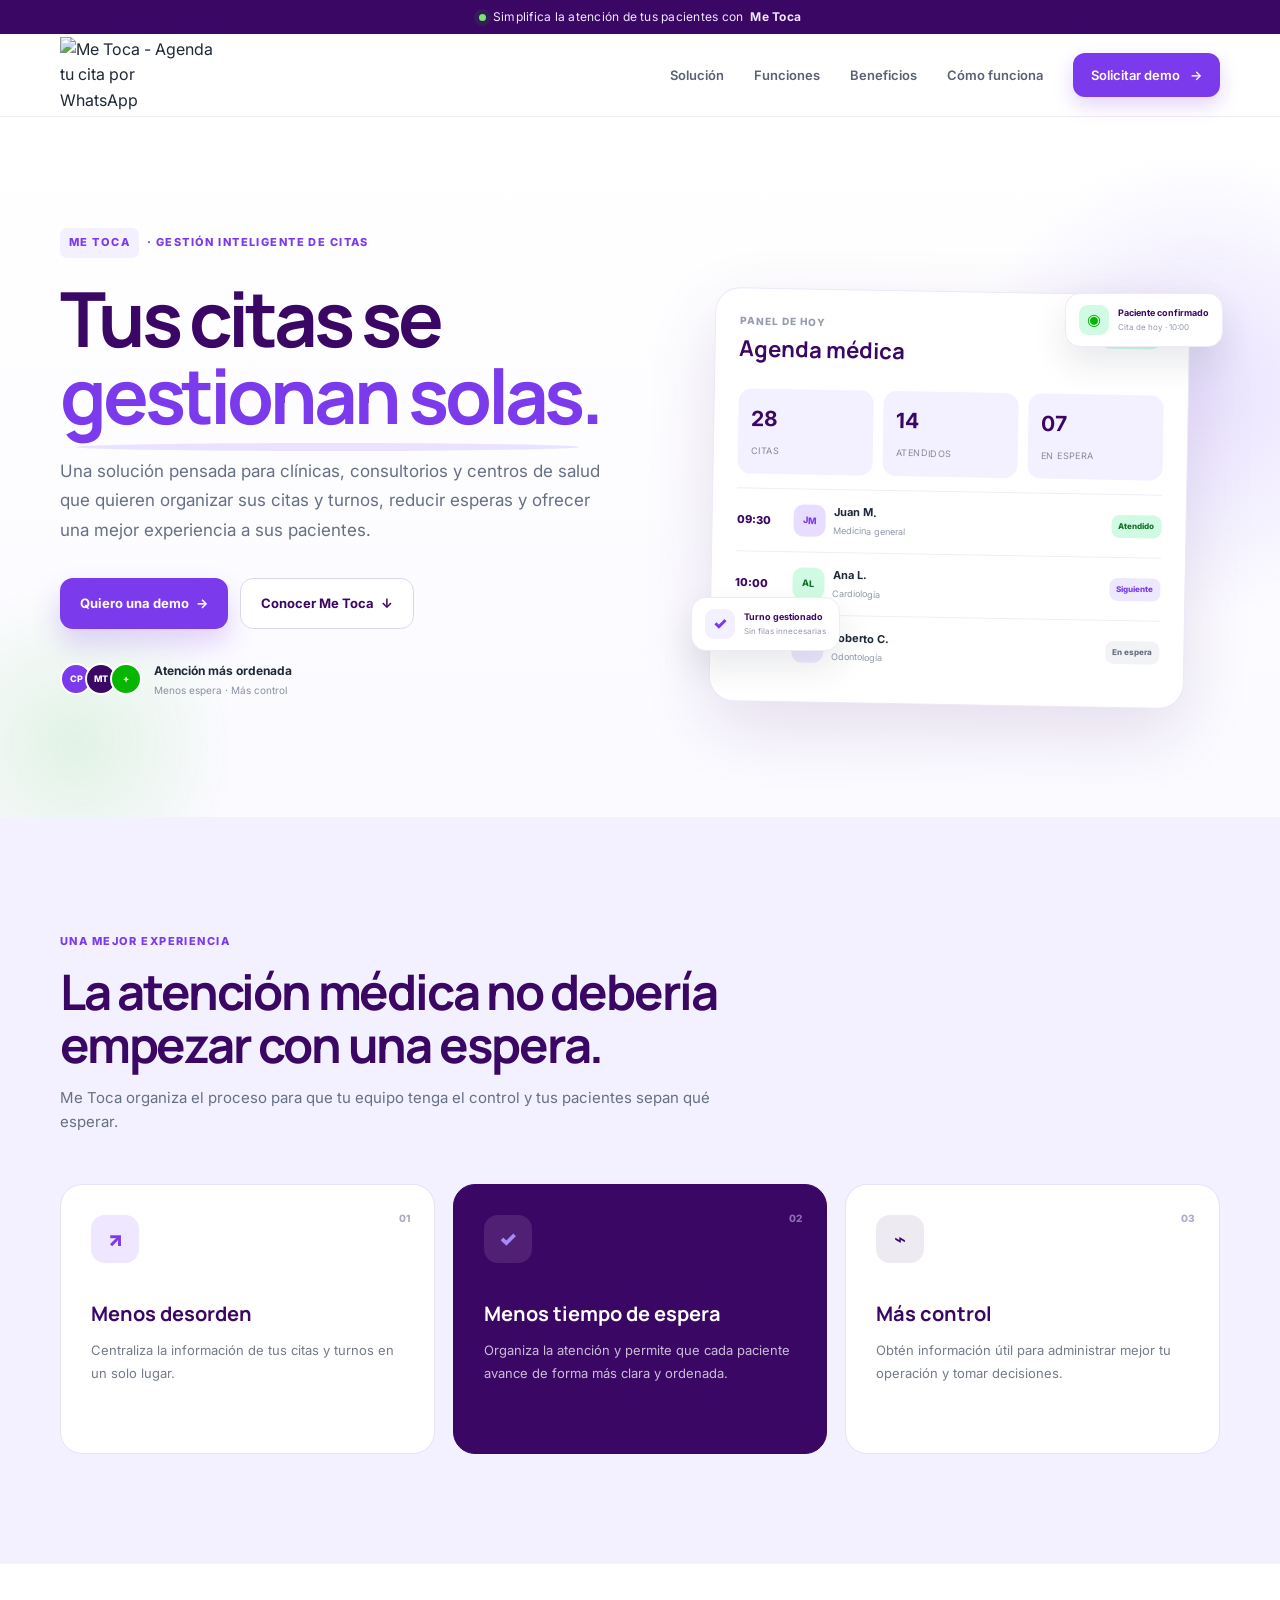
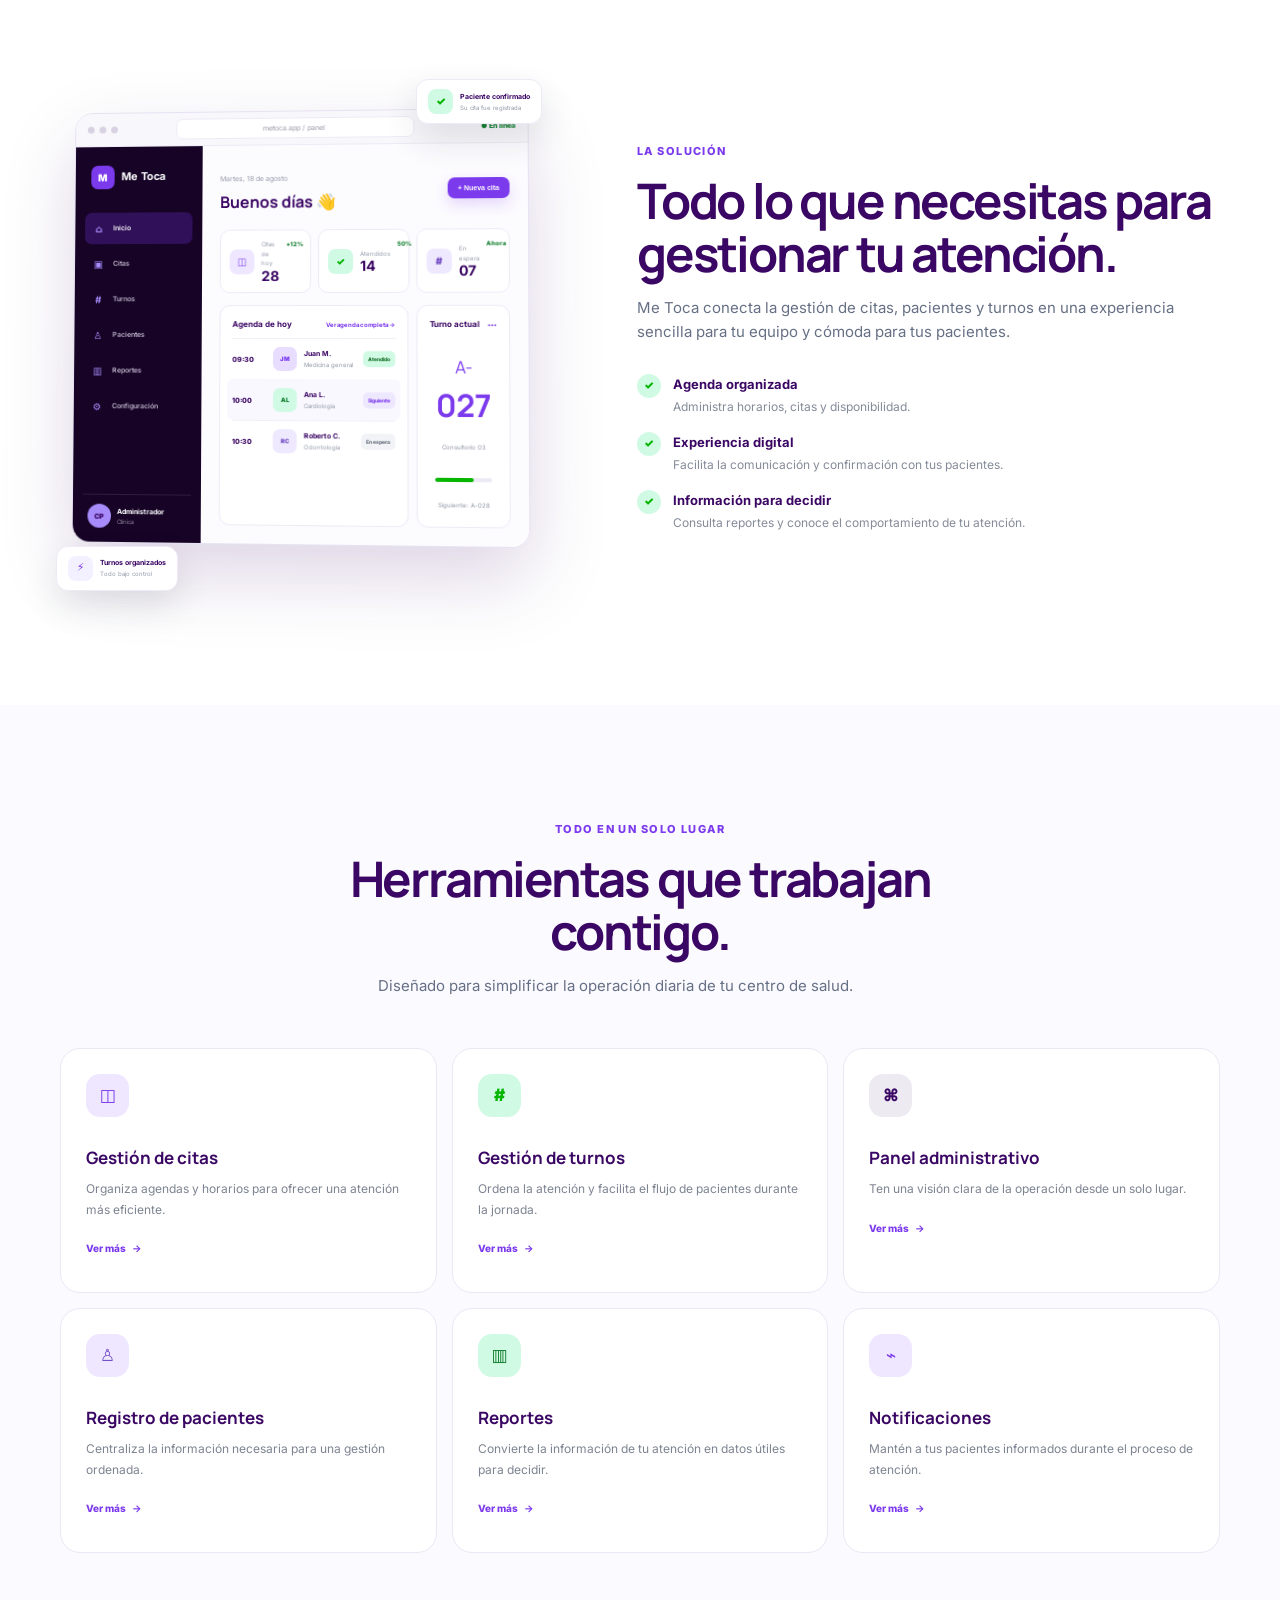
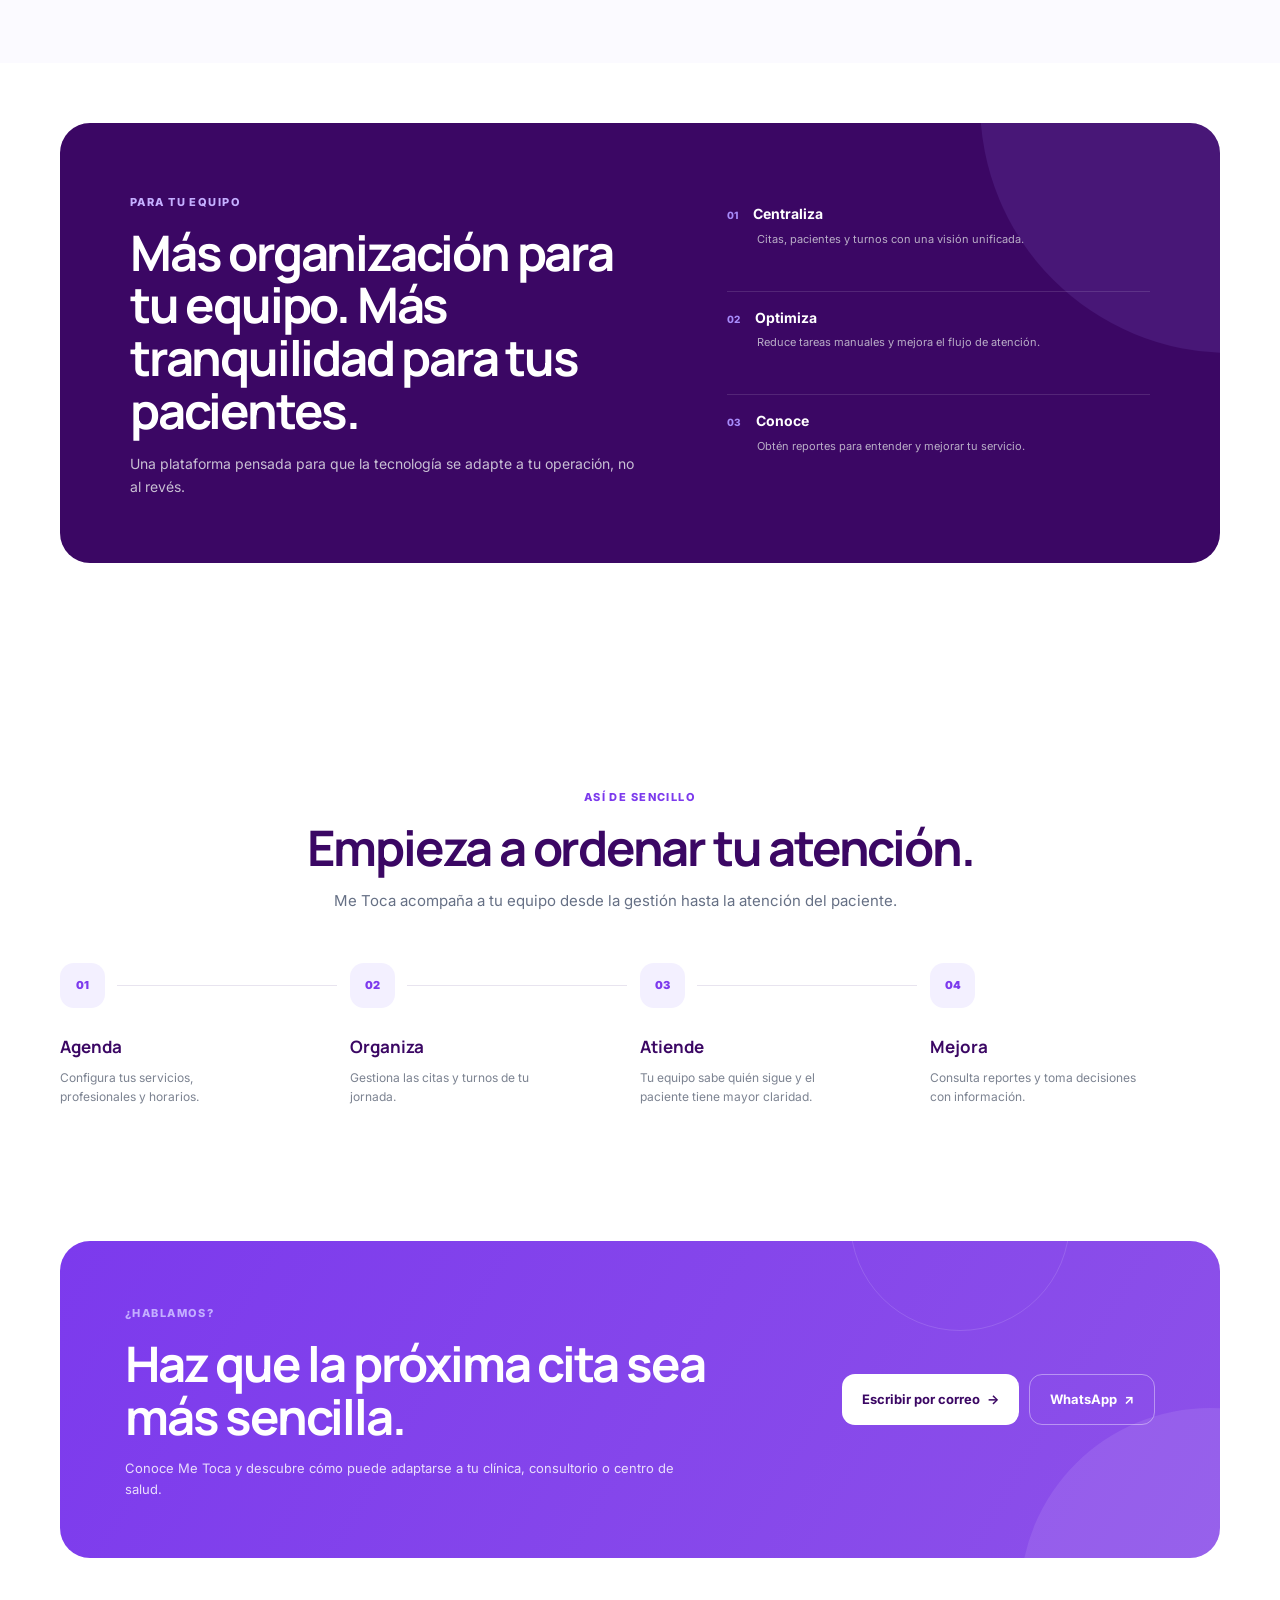
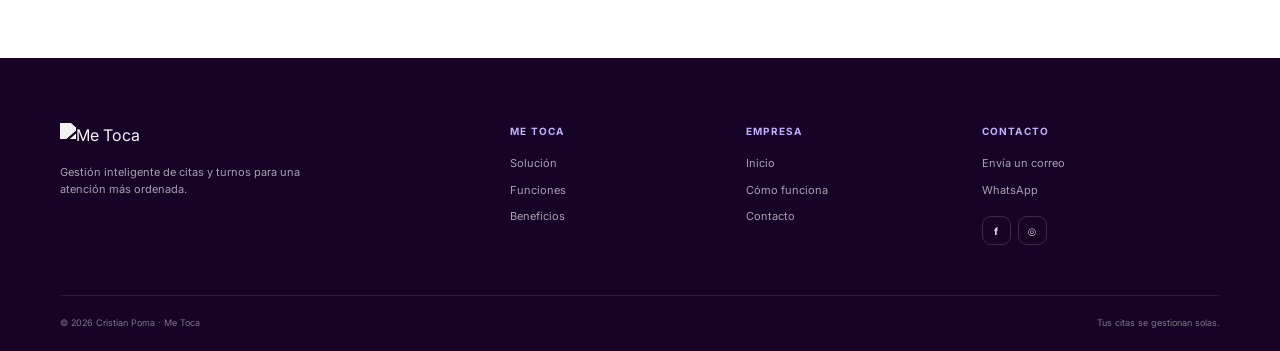
==== index.html @ 1ffba069 "Change name" ====
<!DOCTYPE html>
<html lang="es">

<head>
  <meta charset="UTF-8">
  <meta name="viewport" content="width=device-width, initial-scale=1.0">
  <meta name="description"
    content="Me Toca: gestión inteligente de citas y turnos para clínicas, consultorios y centros de salud.">
  <meta name="theme-color" content="#7c3aed">
  <title>Me Toca | Tus citas se gestionan solas</title>
  <link rel="icon" type="image/png" href="assets/logo-iso.png">
  <link rel="preconnect" href="https://fonts.googleapis.com">
  <link rel="preconnect" href="https://fonts.gstatic.com" crossorigin>
  <link
    href="https://fonts.googleapis.com/css2?family=Inter:wght@400;500;600;700;800&family=Manrope:wght@700;800&display=swap"
    rel="stylesheet">
  <link rel="stylesheet" href="style.css">
</head>

<body>
  <div class="announcement">
    <span class="pulse-dot"></span>
    Simplifica la atención de tus pacientes con <strong>Me Toca</strong>
  </div>

  <header class="site-header" id="inicio">
    <nav class="nav container">
      <a class="brand" href="#inicio" aria-label="Me Toca inicio">
        <img src="assets/-main.png" alt="Me Toca - Agenda tu cita por WhatsApp">
      </a>

      <button class="menu-toggle" aria-label="Abrir menú" aria-expanded="false">
        <span></span><span></span><span></span>
      </button>

      <div class="nav-links">
        <a href="#solucion">Solución</a>
        <a href="#funciones">Funciones</a>
        <a href="#beneficios">Beneficios</a>
        <a href="#como-funciona">Cómo funciona</a>
        <a class="nav-cta" href="#contacto">Solicitar demo <span>→</span></a>
      </div>
    </nav>
  </header>

  <main>
    <section class="hero">
      <div class="hero-glow hero-glow-one"></div>
      <div class="hero-glow hero-glow-two"></div>
      <div class="container hero-grid">
        <div class="hero-copy reveal">
          <div class="eyebrow"><span>ME TOCA</span> · Gestión inteligente de citas</div>
          <h1>Tus citas se <span>gestionan solas.</span></h1>
          <p class="hero-text">
            Una solución pensada para clínicas, consultorios y centros de salud
            que quieren organizar sus citas y turnos, reducir esperas y ofrecer
            una mejor experiencia a sus pacientes.
          </p>
          <div class="hero-actions">
            <a class="btn btn-primary" href="#contacto">Quiero una demo <span>→</span></a>
            <a class="btn btn-secondary" href="#solucion">Conocer Me Toca <span>↓</span></a>
          </div>
          <div class="hero-trust">
            <div class="trust-avatars">
              <span>CP</span><span>MT</span><span>+</span>
            </div>
            <div><strong>Atención más ordenada</strong><small>Menos espera · Más control</small></div>
          </div>
        </div>

        <div class="hero-visual reveal delay-1">
          <div class="visual-orbit orbit-a"></div>
          <div class="visual-orbit orbit-b"></div>
          <div class="dashboard-card">
            <div class="dash-top">
              <div>
                <span class="mini-label">Panel de hoy</span>
                <h3>Agenda médica</h3>
              </div>
              <span class="live-badge"><i></i> En línea</span>
            </div>
            <div class="stats-row">
              <div><strong>28</strong><span>Citas</span></div>
              <div><strong>14</strong><span>Atendidos</span></div>
              <div><strong>07</strong><span>En espera</span></div>
            </div>
            <div class="appointment">
              <div class="time">09:30</div>
              <div class="patient"><span class="patient-icon">JM</span>
                <div><strong>Juan M.</strong><small>Medicina general</small></div>
              </div>
              <span class="status done">Atendido</span>
            </div>
            <div class="appointment">
              <div class="time">10:00</div>
              <div class="patient"><span class="patient-icon green">AL</span>
                <div><strong>Ana L.</strong><small>Cardiología</small></div>
              </div>
              <span class="status next">Siguiente</span>
            </div>
            <div class="appointment">
              <div class="time">10:30</div>
              <div class="patient"><span class="patient-icon lilac">RC</span>
                <div><strong>Roberto C.</strong><small>Odontología</small></div>
              </div>
              <span class="status wait">En espera</span>
            </div>
          </div>
          <div class="float-card float-whatsapp"><span>◉</span>
            <div><b>Paciente confirmado</b><small>Cita de hoy · 10:00</small></div>
          </div>
          <div class="float-card float-check"><span>✓</span>
            <div><b>Turno gestionado</b><small>Sin filas innecesarias</small></div>
          </div>
        </div>
      </div>
    </section>

    <section class="problem section" id="solucion">
      <div class="container">
        <div class="section-heading reveal">
          <span class="section-kicker">UNA MEJOR EXPERIENCIA</span>
          <h2>La atención médica no debería empezar con una espera.</h2>
          <p>Me Toca organiza el proceso para que tu equipo tenga el control y tus pacientes sepan qué esperar.</p>
        </div>
        <div class="problem-grid">
          <article class="problem-card reveal">
            <span class="card-number">01</span>
            <div class="icon-box purple">↗</div>
            <h3>Menos desorden</h3>
            <p>Centraliza la información de tus citas y turnos en un solo lugar.</p>
          </article>
          <article class="problem-card featured reveal delay-1">
            <span class="card-number">02</span>
            <div class="icon-box green">✓</div>
            <h3>Menos tiempo de espera</h3>
            <p>Organiza la atención y permite que cada paciente avance de forma más clara y ordenada.</p>
          </article>
          <article class="problem-card reveal delay-2">
            <span class="card-number">03</span>
            <div class="icon-box dark">⌁</div>
            <h3>Más control</h3>
            <p>Obtén información útil para administrar mejor tu operación y tomar decisiones.</p>
          </article>
        </div>
      </div>
    </section>

    <section class="solution section">
      <div class="container solution-grid">
        <div class="solution-visual reveal">
          <div class="dashboard-scene">
            <div class="dashboard-window">
              <div class="window-topbar">
                <div class="window-dots"><span></span><span></span><span></span></div>
                <div class="window-address">metoca.app / panel</div>
                <div class="window-status">● En línea</div>
              </div>
              <div class="dashboard-body">
                <aside class="dashboard-sidebar">
                  <div class="dash-brand"><span class="dash-brand-mark">M</span><strong>Me Toca</strong></div>
                  <div class="side-item active"><span>⌂</span>Inicio</div>
                  <div class="side-item"><span>▣</span>Citas</div>
                  <div class="side-item"><span>#</span>Turnos</div>
                  <div class="side-item"><span>♙</span>Pacientes</div>
                  <div class="side-item"><span>▥</span>Reportes</div>
                  <div class="side-item"><span>⚙</span>Configuración</div>
                  <div class="side-profile"><span>CP</span>
                    <div><strong>Administrador</strong><small>Clínica</small></div>
                  </div>
                </aside>
                <div class="dashboard-main">
                  <div class="dashboard-heading">
                    <div><small>Martes, 18 de agosto</small>
                      <h3>Buenos días 👋</h3>
                    </div>
                    <button>+ Nueva cita</button>
                  </div>
                  <div class="dashboard-metrics">
                    <div class="metric"><span class="metric-icon purple">◫</span>
                      <div><small>Citas de hoy</small><strong>28</strong></div><em>+12%</em>
                    </div>
                    <div class="metric"><span class="metric-icon green">✓</span>
                      <div><small>Atendidos</small><strong>14</strong></div><em>50%</em>
                    </div>
                    <div class="metric"><span class="metric-icon lilac">#</span>
                      <div><small>En espera</small><strong>07</strong></div><em>Ahora</em>
                    </div>
                  </div>
                  <div class="dashboard-content">
                    <div class="agenda-panel">
                      <div class="panel-title"><strong>Agenda de hoy</strong><span>Ver agenda completa →</span></div>
                      <div class="agenda-row"><span class="agenda-time">09:30</span><span
                          class="agenda-avatar">JM</span>
                        <div><strong>Juan M.</strong><small>Medicina general</small></div><b
                          class="tag done">Atendido</b>
                      </div>
                      <div class="agenda-row current"><span class="agenda-time">10:00</span><span
                          class="agenda-avatar green">AL</span>
                        <div><strong>Ana L.</strong><small>Cardiología</small></div><b class="tag next">Siguiente</b>
                      </div>
                      <div class="agenda-row"><span class="agenda-time">10:30</span><span
                          class="agenda-avatar lilac">RC</span>
                        <div><strong>Roberto C.</strong><small>Odontología</small></div><b class="tag wait">En
                          espera</b>
                      </div>
                    </div>
                    <div class="turn-panel">
                      <div class="panel-title"><strong>Turno actual</strong><span>•••</span></div>
                      <div class="turn-number">A-<strong>027</strong></div><small>Consultorio 03</small>
                      <div class="turn-progress"><i></i></div><span class="turn-next">Siguiente: A-028</span>
                    </div>
                  </div>
                </div>
              </div>
            </div>
            <div class="dashboard-note note-one"><span>✓</span>
              <div><strong>Paciente confirmado</strong><small>Su cita fue registrada</small></div>
            </div>
            <div class="dashboard-note note-two"><span>⚡</span>
              <div><strong>Turnos organizados</strong><small>Todo bajo control</small></div>
            </div>
          </div>
        </div>

        <div class="solution-copy reveal">
          <span class="section-kicker">LA SOLUCIÓN</span>
          <h2>Todo lo que necesitas para gestionar tu atención.</h2>
          <p>
            Me Toca conecta la gestión de citas, pacientes y turnos en una experiencia
            sencilla para tu equipo y cómoda para tus pacientes.
          </p>
          <div class="check-list">
            <div><span>✓</span>
              <div><strong>Agenda organizada</strong><small>Administra horarios, citas y disponibilidad.</small></div>
            </div>
            <div><span>✓</span>
              <div><strong>Experiencia digital</strong><small>Facilita la comunicación y confirmación con tus
                  pacientes.</small></div>
            </div>
            <div><span>✓</span>
              <div><strong>Información para decidir</strong><small>Consulta reportes y conoce el comportamiento de tu
                  atención.</small></div>
            </div>
          </div>
        </div>
      </div>
    </section>

    <section class="features section" id="funciones">
      <div class="container">
        <div class="section-heading centered reveal">
          <span class="section-kicker">TODO EN UN SOLO LUGAR</span>
          <h2>Herramientas que trabajan contigo.</h2>
          <p>Diseñado para simplificar la operación diaria de tu centro de salud.</p>
        </div>
        <div class="feature-grid">
          <article class="feature-card reveal">
            <div class="feature-icon purple">◫</div>
            <h3>Gestión de citas</h3>
            <p>Organiza agendas y horarios para ofrecer una atención más eficiente.</p><span class="feature-link">Ver
              más <b>→</b></span>
          </article>
          <article class="feature-card reveal delay-1">
            <div class="feature-icon green">#</div>
            <h3>Gestión de turnos</h3>
            <p>Ordena la atención y facilita el flujo de pacientes durante la jornada.</p><span class="feature-link">Ver
              más <b>→</b></span>
          </article>
          <article class="feature-card reveal delay-2">
            <div class="feature-icon dark">⌘</div>
            <h3>Panel administrativo</h3>
            <p>Ten una visión clara de la operación desde un solo lugar.</p><span class="feature-link">Ver más
              <b>→</b></span>
          </article>
          <article class="feature-card reveal">
            <div class="feature-icon lilac">♙</div>
            <h3>Registro de pacientes</h3>
            <p>Centraliza la información necesaria para una gestión ordenada.</p><span class="feature-link">Ver más
              <b>→</b></span>
          </article>
          <article class="feature-card reveal delay-1">
            <div class="feature-icon mint">▥</div>
            <h3>Reportes</h3>
            <p>Convierte la información de tu atención en datos útiles para decidir.</p><span class="feature-link">Ver
              más <b>→</b></span>
          </article>
          <article class="feature-card reveal delay-2">
            <div class="feature-icon purple">⌁</div>
            <h3>Notificaciones</h3>
            <p>Mantén a tus pacientes informados durante el proceso de atención.</p><span class="feature-link">Ver más
              <b>→</b></span>
          </article>
        </div>
      </div>
    </section>

    <section class="benefits section" id="beneficios">
      <div class="container benefits-box">
        <div class="benefits-copy reveal">
          <span class="section-kicker light">PARA TU EQUIPO</span>
          <h2>Más organización para tu equipo. Más tranquilidad para tus pacientes.</h2>
          <p>Una plataforma pensada para que la tecnología se adapte a tu operación, no al revés.</p>
        </div>
        <div class="benefit-list reveal delay-1">
          <div><span>01</span><strong>Centraliza</strong>
            <p>Citas, pacientes y turnos con una visión unificada.</p>
          </div>
          <div><span>02</span><strong>Optimiza</strong>
            <p>Reduce tareas manuales y mejora el flujo de atención.</p>
          </div>
          <div><span>03</span><strong>Conoce</strong>
            <p>Obtén reportes para entender y mejorar tu servicio.</p>
          </div>
        </div>
      </div>
    </section>

    <section class="steps section" id="como-funciona">
      <div class="container">
        <div class="section-heading centered reveal">
          <span class="section-kicker">ASÍ DE SENCILLO</span>
          <h2>Empieza a ordenar tu atención.</h2>
          <p>Me Toca acompaña a tu equipo desde la gestión hasta la atención del paciente.</p>
        </div>
        <div class="steps-grid">
          <div class="step reveal"><span>01</span>
            <div class="step-line"></div>
            <h3>Agenda</h3>
            <p>Configura tus servicios, profesionales y horarios.</p>
          </div>
          <div class="step reveal delay-1"><span>02</span>
            <div class="step-line"></div>
            <h3>Organiza</h3>
            <p>Gestiona las citas y turnos de tu jornada.</p>
          </div>
          <div class="step reveal delay-2"><span>03</span>
            <div class="step-line"></div>
            <h3>Atiende</h3>
            <p>Tu equipo sabe quién sigue y el paciente tiene mayor claridad.</p>
          </div>
          <div class="step reveal delay-3"><span>04</span>
            <div class="step-line"></div>
            <h3>Mejora</h3>
            <p>Consulta reportes y toma decisiones con información.</p>
          </div>
        </div>
      </div>
    </section>

    <section class="cta section" id="contacto">
      <div class="container cta-card reveal">
        <div class="cta-decoration"></div>
        <div>
          <span class="section-kicker light">¿HABLAMOS?</span>
          <h2>Haz que la próxima cita sea más sencilla.</h2>
          <p>Conoce Me Toca y descubre cómo puede adaptarse a tu clínica, consultorio o centro de salud.</p>
        </div>
        <div class="cta-actions">
          <a class="btn btn-white" href="mailto:TU_CORREO@EJEMPLO.COM">Escribir por correo <span>→</span></a>
          <a class="btn btn-outline-white" href="#contacto">WhatsApp <span>↗</span></a>
        </div>
      </div>
    </section>
  </main>

  <footer class="footer">
    <div class="container footer-main">
      <div class="footer-brand">
        <img src="assets/logo-main.png" alt="Me Toca">
        <p>Gestión inteligente de citas y turnos para una atención más ordenada.</p>
      </div>
      <div class="footer-col">
        <h4>Me Toca</h4><a href="#solucion">Solución</a><a href="#funciones">Funciones</a><a
          href="#beneficios">Beneficios</a>
      </div>
      <div class="footer-col">
        <h4>Empresa</h4><a href="#inicio">Inicio</a><a href="#como-funciona">Cómo funciona</a><a
          href="#contacto">Contacto</a>
      </div>
      <div class="footer-col">
        <h4>Contacto</h4><a href="mailto:cristian.poma019@gmail.com">Envía un correo</a><a href="#contacto">WhatsApp</a>
        <div class="socials">
          <a href="https://www.facebook.com/profile.php?id=61573366828310" target="_blank" rel="noopener noreferrer" aria-label="Facebook">f</a>
          <a href="https://www.instagram.com/metoca" target="_blank" rel="noopener noreferrer" aria-label="Instagram">◎</a>
        </div>
      </div>
    </div>
    <div class="container footer-bottom"><span>© <span id="year"></span> Cristian Poma · Me Toca</span><span>Tus citas
        se gestionan solas.</span></div>
  </footer>

  <script src="script.js"></script>
</body>

</html>
---- style.css ----
:root {
  --purple: #7c3aed;
  --green: #06b600;
  --deep: #3b0764;
  --white: #ffffff;
  --lavender: #f3f0ff;
  --lilac: #a78bfa;
  --mint: #d1fae5;
  --ink: #1f2937;
  --muted: #667085;
  --line: #ebe7f7;
  --shadow: 0 24px 70px rgba(59, 7, 100, 0.12);
  --radius: 24px;
}
* {
  box-sizing: border-box;
  margin: 0;
  padding: 0;
}
html {
  scroll-behavior: smooth;
}
body {
  font-family: Inter, system-ui, sans-serif;
  color: var(--ink);
  background: var(--white);
  line-height: 1.6;
  overflow-x: hidden;
}
a {
  text-decoration: none;
  color: inherit;
}
.container {
  width: min(1160px, calc(100% - 40px));
  margin: auto;
}
.announcement {
  height: 34px;
  background: var(--deep);
  color: #eee7ff;
  display: flex;
  justify-content: center;
  align-items: center;
  gap: 7px;
  font-size: 12px;
  letter-spacing: 0.02em;
}
.pulse-dot {
  width: 7px;
  height: 7px;
  border-radius: 50%;
  background: #76e76f;
  box-shadow: 0 0 0 5px rgba(6, 182, 0, 0.12);
}
.site-header {
  position: sticky;
  top: 0;
  z-index: 50;
  background: rgba(255, 255, 255, 0.88);
  backdrop-filter: blur(18px);
  border-bottom: 1px solid rgba(235, 231, 247, 0.8);
}
.nav {
  height: 82px;
  display: flex;
  align-items: center;
  justify-content: space-between;
}
.brand {
  width: 154px;
  display: block;
}
.brand img {
  width: 100%;
  display: block;
}
.nav-links {
  display: flex;
  align-items: center;
  gap: 30px;
  font-size: 13px;
  font-weight: 600;
  color: #596174;
}
.nav-links a {
  transition: 0.2s;
}
.nav-links a:hover {
  color: var(--purple);
}
.nav-cta {
  background: var(--purple);
  color: #fff !important;
  padding: 12px 18px;
  border-radius: 12px;
  box-shadow: 0 8px 20px rgba(124, 58, 237, 0.22);
}
.nav-cta span,
.btn span {
  margin-left: 7px;
}
.menu-toggle {
  display: none;
  background: none;
  border: 0;
  cursor: pointer;
}
.menu-toggle span {
  display: block;
  width: 25px;
  height: 2px;
  background: var(--deep);
  margin: 5px;
}
.hero {
  position: relative;
  min-height: 700px;
  display: flex;
  align-items: center;
  background: linear-gradient(180deg, #fff 0%, #fbfaff 100%);
  overflow: hidden;
}
.hero-grid {
  display: grid;
  grid-template-columns: 1.02fr 0.98fr;
  gap: 55px;
  align-items: center;
  padding: 82px 0 90px;
}
.hero-copy {
  position: relative;
  z-index: 2;
}
.eyebrow,
.section-kicker {
  display: inline-flex;
  align-items: center;
  gap: 8px;
  color: var(--purple);
  font-size: 11px;
  font-weight: 800;
  letter-spacing: 0.13em;
  text-transform: uppercase;
}
.eyebrow span {
  background: var(--lavender);
  padding: 6px 9px;
  border-radius: 7px;
}
.hero h1 {
  font-family: Manrope, Inter, sans-serif;
  font-size: clamp(48px, 6vw, 76px);
  line-height: 1.02;
  letter-spacing: -0.055em;
  color: var(--deep);
  margin: 22px 0 22px;
}
.hero h1 span {
  color: var(--purple);
  position: relative;
}
.hero h1 span:after {
  content: "";
  position: absolute;
  left: 3%;
  right: 4%;
  bottom: -4px;
  height: 8px;
  border-radius: 50%;
  background: rgba(167, 139, 250, 0.23);
}
.hero-text {
  max-width: 590px;
  color: var(--muted);
  font-size: 17px;
  line-height: 1.75;
}
.hero-actions {
  display: flex;
  gap: 12px;
  margin: 32px 0;
}
.btn {
  display: inline-flex;
  align-items: center;
  justify-content: center;
  padding: 14px 20px;
  border-radius: 13px;
  font-weight: 700;
  font-size: 13px;
  transition: 0.25s;
  cursor: pointer;
}
.btn-primary {
  background: var(--purple);
  color: #fff;
  box-shadow: 0 14px 28px rgba(124, 58, 237, 0.22);
}
.btn-primary:hover {
  transform: translateY(-2px);
  box-shadow: 0 18px 35px rgba(124, 58, 237, 0.3);
}
.btn-secondary {
  border: 1px solid #ded7f3;
  color: var(--deep);
  background: #fff;
}
.btn-secondary:hover {
  background: var(--lavender);
}
.hero-trust {
  display: flex;
  align-items: center;
  gap: 12px;
  color: var(--ink);
  font-size: 12px;
}
.hero-trust strong,
.hero-trust small {
  display: block;
}
.hero-trust small {
  color: #8a91a1;
  margin-top: 2px;
}
.trust-avatars {
  display: flex;
}
.trust-avatars span {
  width: 32px;
  height: 32px;
  border-radius: 50%;
  display: grid;
  place-items: center;
  border: 2px solid white;
  margin-left: -7px;
  background: var(--deep);
  color: #fff;
  font-size: 9px;
  font-weight: 800;
}
.trust-avatars span:first-child {
  margin-left: 0;
  background: var(--purple);
}
.trust-avatars span:last-child {
  background: var(--green);
}
.hero-visual {
  position: relative;
  min-height: 520px;
  display: grid;
  place-items: center;
}
.hero-glow {
  position: absolute;
  border-radius: 50%;
  filter: blur(2px);
  pointer-events: none;
}
.hero-glow-one {
  width: 500px;
  height: 500px;
  right: -170px;
  top: 20px;
  background: radial-gradient(
    circle,
    rgba(167, 139, 250, 0.24),
    transparent 65%
  );
}
.hero-glow-two {
  width: 350px;
  height: 350px;
  left: -100px;
  bottom: -100px;
  background: radial-gradient(circle, rgba(6, 182, 0, 0.1), transparent 65%);
}
.dashboard-card {
  width: min(475px, 92%);
  background: #fff;
  border: 1px solid #ece8f7;
  border-radius: 25px;
  padding: 24px;
  box-shadow: var(--shadow);
  position: relative;
  z-index: 2;
  transform: rotate(1deg);
}
.dash-top {
  display: flex;
  justify-content: space-between;
  align-items: flex-start;
  margin-bottom: 22px;
}
.mini-label {
  display: block;
  font-size: 10px;
  color: #969cac;
  text-transform: uppercase;
  letter-spacing: 0.1em;
  font-weight: 800;
}
.dash-top h3 {
  font-family: Manrope;
  font-size: 22px;
  color: var(--deep);
  margin-top: 3px;
}
.live-badge {
  font-size: 10px;
  font-weight: 700;
  background: var(--mint);
  color: #14752b;
  padding: 7px 9px;
  border-radius: 20px;
}
.live-badge i {
  display: inline-block;
  width: 6px;
  height: 6px;
  background: var(--green);
  border-radius: 50%;
  margin-right: 4px;
}
.stats-row {
  display: grid;
  grid-template-columns: repeat(3, 1fr);
  gap: 10px;
  margin-bottom: 14px;
}
.stats-row div {
  background: var(--lavender);
  padding: 13px;
  border-radius: 13px;
}
.stats-row strong {
  display: block;
  color: var(--deep);
  font-size: 21px;
}
.stats-row span {
  font-size: 9px;
  color: #8c849d;
  text-transform: uppercase;
  letter-spacing: 0.05em;
}
.appointment {
  display: grid;
  grid-template-columns: 48px 1fr auto;
  align-items: center;
  gap: 9px;
  border-top: 1px solid #f0edf6;
  padding: 14px 0;
}
.time {
  font-weight: 800;
  color: var(--deep);
  font-size: 11px;
}
.patient {
  display: flex;
  align-items: center;
  gap: 8px;
}
.patient-icon {
  width: 32px;
  height: 32px;
  display: grid;
  place-items: center;
  border-radius: 10px;
  background: #e9ddff;
  color: var(--purple);
  font-size: 9px;
  font-weight: 800;
}
.patient-icon.green {
  background: var(--mint);
  color: #14752b;
}
.patient-icon.lilac {
  background: #eee9ff;
  color: #7650c5;
}
.patient strong,
.patient small {
  display: block;
}
.patient strong {
  font-size: 11px;
}
.patient small {
  font-size: 9px;
  color: #9299a8;
  margin-top: 2px;
}
.status {
  font-size: 8px;
  font-weight: 800;
  padding: 5px 7px;
  border-radius: 8px;
}
.status.done {
  background: var(--mint);
  color: #18722b;
}
.status.next {
  background: #eee8ff;
  color: var(--purple);
}
.status.wait {
  background: #f2f3f6;
  color: #697180;
}
.float-card {
  position: absolute;
  z-index: 3;
  background: #fff;
  border: 1px solid #eeeaf7;
  box-shadow: 0 16px 35px rgba(31, 41, 55, 0.1);
  border-radius: 15px;
  padding: 11px 13px;
  display: flex;
  align-items: center;
  gap: 9px;
}
.float-card > span {
  width: 30px;
  height: 30px;
  display: grid;
  place-items: center;
  border-radius: 9px;
  background: var(--mint);
  color: var(--green);
  font-weight: 900;
}
.float-card b,
.float-card small {
  display: block;
}
.float-card b {
  font-size: 9px;
  color: var(--deep);
}
.float-card small {
  font-size: 8px;
  color: #9299a8;
}
.float-whatsapp {
  right: -3px;
  top: 90px;
}
.float-check {
  left: 12px;
  bottom: 72px;
}
.float-check > span {
  background: var(--lavender);
  color: var(--purple);
}
.section {
  padding: 110px 0;
}
.section-heading {
  max-width: 700px;
  margin-bottom: 50px;
}
.section-heading.centered {
  text-align: center;
  margin-left: auto;
  margin-right: auto;
}
.section-heading h2,
.solution-copy h2,
.benefits-copy h2,
.cta-card h2 {
  font-family: Manrope, Inter, sans-serif;
  font-size: clamp(32px, 4vw, 49px);
  line-height: 1.08;
  letter-spacing: -0.045em;
  color: var(--deep);
  margin: 13px 0 15px;
}
.section-heading p,
.solution-copy > p {
  color: var(--muted);
  font-size: 15px;
  max-width: 650px;
}
.problem {
  background: var(--lavender);
}
.problem-grid {
  display: grid;
  grid-template-columns: repeat(3, 1fr);
  gap: 18px;
}
.problem-card {
  background: #fff;
  border: 1px solid #e8e1f8;
  border-radius: 22px;
  padding: 30px;
  min-height: 270px;
  position: relative;
  transition: 0.25s;
}
.problem-card:hover,
.feature-card:hover {
  transform: translateY(-5px);
  box-shadow: 0 18px 40px rgba(59, 7, 100, 0.09);
}
.problem-card.featured {
  background: var(--deep);
  color: #fff;
  border-color: var(--deep);
}
.card-number {
  position: absolute;
  right: 24px;
  top: 25px;
  font-size: 10px;
  font-weight: 800;
  color: #b1a8c3;
}
.featured .card-number {
  color: #8c6eb5;
}
.icon-box,
.feature-icon {
  width: 48px;
  height: 48px;
  border-radius: 14px;
  display: grid;
  place-items: center;
  font-weight: 900;
  font-size: 20px;
  margin-bottom: 35px;
}
.icon-box.purple,
.feature-icon.purple {
  background: #eee7ff;
  color: var(--purple);
}
.icon-box.green,
.feature-icon.green {
  background: var(--mint);
  color: var(--green);
}
.icon-box.dark,
.feature-icon.dark {
  background: #edeaf2;
  color: var(--deep);
}
.problem-card.featured .icon-box {
  background: rgba(255, 255, 255, 0.1);
  color: #a78bfa;
}
.problem-card h3 {
  font-family: Manrope;
  font-size: 20px;
  margin-bottom: 9px;
  color: var(--deep);
}
.featured h3 {
  color: #fff;
}
.problem-card p {
  font-size: 13px;
  color: #747b89;
  line-height: 1.7;
}
.featured p {
  color: #c9bdd8;
}
.solution-grid {
  display: grid;
  grid-template-columns: 0.9fr 1.1fr;
  gap: 100px;
  align-items: center;
}
.solution-visual {
  min-height: 500px;
  position: relative;
  display: grid;
  place-items: center;
}
.dashboard-scene {
  width: min(680px, 100%);
  position: relative;
  padding: 35px 10px 50px;
}
.dashboard-window {
  position: relative;
  z-index: 2;
  width: 100%;
  background: #fff;
  border: 1px solid #e7e1f2;
  border-radius: 18px;
  overflow: hidden;
  box-shadow: 0 30px 75px rgba(59, 7, 100, 0.17);
  transform: perspective(1200px) rotateY(-4deg) rotateX(2deg);
}
.window-topbar {
  height: 34px;
  display: grid;
  grid-template-columns: 75px 1fr 85px;
  align-items: center;
  gap: 10px;
  padding: 0 12px;
  background: #f8f7fb;
  border-bottom: 1px solid #eeeaf5;
}
.window-dots { display: flex; gap: 5px; }
.window-dots span { width: 7px; height: 7px; border-radius: 50%; background: #d8d1e2; }
.window-address { justify-self: center; width: min(240px, 100%); padding: 4px 10px; border-radius: 7px; background: #fff; border: 1px solid #eeeaf5; color: #9b96a5; font-size: 7px; text-align: center; }
.window-status { color: #168132; font-size: 7px; font-weight: 800; text-align: right; }
.dashboard-body { display: grid; grid-template-columns: 130px 1fr; min-height: 350px; }
.dashboard-sidebar { background: #160326; color: #bdb2c8; padding: 17px 10px 12px; display: flex; flex-direction: column; gap: 4px; }
.dash-brand { display: flex; align-items: center; gap: 7px; color: #fff; padding: 2px 6px 20px; font-size: 11px; }
.dash-brand-mark { width: 24px; height: 24px; border-radius: 7px; background: var(--purple); display: grid; place-items: center; font-size: 10px; font-weight: 900; color: #fff; }
.side-item { display: flex; align-items: center; gap: 8px; padding: 8px 7px; border-radius: 7px; font-size: 7px; font-weight: 600; }
.side-item span { width: 14px; text-align: center; color: #a78bfa; font-size: 10px; }
.side-item.active { background: rgba(124, 58, 237, .25); color: #fff; }
.side-profile { margin-top: auto; padding: 9px 5px 2px; border-top: 1px solid rgba(255,255,255,.1); display: flex; align-items: center; gap: 6px; }
.side-profile > span { width: 24px; height: 24px; border-radius: 50%; background: var(--lilac); color: var(--deep); display: grid; place-items: center; font-size: 7px; font-weight: 900; }
.side-profile strong,.side-profile small { display: block; }.side-profile strong { font-size: 7px; color: #fff; }.side-profile small { font-size: 6px; color: #92859e; }
.dashboard-main { padding: 18px; background: #fcfbfe; min-width: 0; }
.dashboard-heading { display: flex; align-items: center; justify-content: space-between; margin-bottom: 15px; }
.dashboard-heading small { font-size: 7px; color: #969cac; }.dashboard-heading h3 { font-family: Manrope; font-size: 16px; color: var(--deep); margin-top: 1px; }
.dashboard-heading button { border: 0; border-radius: 7px; padding: 7px 10px; background: var(--purple); color: #fff; font-size: 7px; font-weight: 800; box-shadow: 0 6px 14px rgba(124,58,237,.18); }
.dashboard-metrics { display: grid; grid-template-columns: repeat(3,1fr); gap: 7px; margin-bottom: 12px; }
.metric { background: #fff; border: 1px solid #eeeaf5; border-radius: 10px; padding: 9px; display: flex; align-items: center; gap: 7px; position: relative; min-width: 0; }
.metric-icon { width: 25px; height: 25px; border-radius: 7px; display: grid; place-items: center; font-size: 10px; font-weight: 900; flex: none; }.metric-icon.purple { background: #eee7ff; color: var(--purple); }.metric-icon.green { background: var(--mint); color: var(--green); }.metric-icon.lilac { background: #eee9ff; color: #7650c5; }
.metric small,.metric strong { display: block; }.metric small { color: #969cac; font-size: 6px; }.metric strong { color: var(--deep); font-size: 14px; line-height: 1.1; }.metric em { margin-left: auto; color: #168132; font-size: 6px; font-style: normal; font-weight: 800; align-self: flex-start; }
.dashboard-content { display: grid; grid-template-columns: 1.55fr .75fr; gap: 8px; }
.agenda-panel,.turn-panel { background: #fff; border: 1px solid #eeeaf5; border-radius: 11px; padding: 12px; min-width: 0; }.panel-title { display:flex; justify-content:space-between; align-items:center; margin-bottom: 7px; }.panel-title strong { color: var(--deep); font-size: 8px; }.panel-title span { color: var(--purple); font-size: 6px; font-weight: 700; }
.agenda-row { display: grid; grid-template-columns: 35px 25px 1fr auto; gap: 6px; align-items: center; padding: 8px 0; border-top: 1px solid #f2eff6; }.agenda-row.current { background: #faf8ff; margin: 0 -5px; padding-left: 5px; padding-right: 5px; border-radius: 6px; border-top-color: transparent; }.agenda-time { font-size: 7px; font-weight: 800; color: var(--deep); }.agenda-avatar { width: 24px; height: 24px; border-radius: 7px; background: #e9ddff; color: var(--purple); display:grid; place-items:center; font-size:6px; font-weight:900; }.agenda-avatar.green { background:var(--mint); color:#168132; }.agenda-avatar.lilac { background:#eee9ff; color:#7650c5; }.agenda-row strong,.agenda-row small { display:block; }.agenda-row strong { font-size:7px; color:var(--deep); }.agenda-row small { font-size:6px; color:#9299a8; margin-top:1px; }.tag { font-size:5px; padding:4px 5px; border-radius:5px; font-weight:800; white-space:nowrap; }.tag.done { background:var(--mint); color:#18722b; }.tag.next { background:#eee8ff; color:var(--purple); }.tag.wait { background:#f2f3f6; color:#697180; }
.turn-panel { text-align:center; }.turn-panel .panel-title { text-align:left; }.turn-number { color:var(--purple); font-family:Manrope; font-size:17px; margin-top:22px; }.turn-number strong { font-size:31px; }.turn-panel > small { color:#8d94a3; font-size:6px; }.turn-progress { height:4px; background:#eeeaf5; border-radius:10px; margin:20px 5px 7px; overflow:hidden; }.turn-progress i { display:block; width:68%; height:100%; background:var(--green); border-radius:10px; }.turn-next { font-size:6px; color:#8d94a3; }.dashboard-note { position:absolute; z-index:3; background:#fff; border:1px solid #eeeaf7; box-shadow:0 15px 35px rgba(31,41,55,.12); border-radius:12px; padding:9px 11px; display:flex; align-items:center; gap:7px; }.dashboard-note > span { width:25px; height:25px; display:grid; place-items:center; border-radius:8px; background:var(--mint); color:var(--green); font-size:11px; font-weight:900; }.dashboard-note strong,.dashboard-note small { display:block; }.dashboard-note strong { font-size:7px; color:var(--deep); }.dashboard-note small { font-size:6px; color:#9299a8; margin-top:1px; }.dashboard-note.note-one { top:5px; right:-5px; }.dashboard-note.note-two { bottom:4px; left:-4px; }.dashboard-note.note-two > span { background:var(--lavender); color:var(--purple); }
.check-list {
  margin-top: 30px;
  display: grid;
  gap: 16px;
}
.check-list > div {
  display: flex;
  gap: 12px;
  align-items: flex-start;
}
.check-list > div > span {
  width: 24px;
  height: 24px;
  border-radius: 50%;
  background: var(--mint);
  color: var(--green);
  display: grid;
  place-items: center;
  font-size: 11px;
  font-weight: 900;
  flex: none;
}
.check-list strong,
.check-list small {
  display: block;
}
.check-list strong {
  font-size: 13px;
  color: var(--deep);
}
.check-list small {
  font-size: 12px;
  color: #858b99;
  margin-top: 2px;
}
.features {
  background: #fbfaff;
}
.feature-grid {
  display: grid;
  grid-template-columns: repeat(3, 1fr);
  gap: 15px;
}
.feature-card {
  background: #fff;
  border: 1px solid #ebe7f5;
  border-radius: 20px;
  padding: 25px;
  min-height: 245px;
  transition: 0.25s;
}
.feature-icon {
  margin-bottom: 27px;
  width: 43px;
  height: 43px;
  font-size: 17px;
}
.feature-icon.lilac {
  background: #eee7ff;
  color: #7650c5;
}
.feature-icon.mint {
  background: var(--mint);
  color: #168132;
}
.feature-card h3 {
  font-family: Manrope;
  color: var(--deep);
  font-size: 17px;
  margin-bottom: 8px;
}
.feature-card p {
  font-size: 12px;
  color: #7d8491;
  line-height: 1.7;
}
.feature-link {
  display: block;
  margin-top: 20px;
  color: var(--purple);
  font-size: 10px;
  font-weight: 800;
}
.feature-link b {
  margin-left: 4px;
}
.benefits {
  padding-top: 60px;
}
.benefits-box {
  background: var(--deep);
  border-radius: 30px;
  padding: 65px 70px;
  display: grid;
  grid-template-columns: 1.1fr 0.9fr;
  gap: 80px;
  position: relative;
  overflow: hidden;
}
.benefits-box:after {
  content: "";
  position: absolute;
  width: 500px;
  height: 500px;
  border-radius: 50%;
  right: -260px;
  top: -270px;
  background: rgba(167, 139, 250, 0.12);
}
.section-kicker.light {
  color: #c4afff;
}
.benefits-copy h2 {
  color: #fff;
}
.benefits-copy p {
  color: #c8bfd3;
  max-width: 530px;
  font-size: 14px;
}
.benefit-list {
  display: grid;
  gap: 0;
  position: relative;
  z-index: 2;
}
.benefit-list > div {
  padding: 13px 0 18px;
  border-bottom: 1px solid rgba(255, 255, 255, 0.12);
}
.benefit-list > div:last-child {
  border: 0;
}
.benefit-list span {
  color: #a78bfa;
  font-size: 10px;
  font-weight: 800;
  margin-right: 15px;
}
.benefit-list strong {
  color: #fff;
  font-size: 14px;
}
.benefit-list p {
  color: #b9aec7;
  font-size: 11px;
  margin: 4px 0 0 30px;
}
.steps-grid {
  display: grid;
  grid-template-columns: repeat(4, 1fr);
  gap: 0;
}
.step {
  position: relative;
  padding-right: 30px;
}
.step > span {
  width: 45px;
  height: 45px;
  border-radius: 14px;
  background: var(--lavender);
  color: var(--purple);
  display: grid;
  place-items: center;
  font-size: 11px;
  font-weight: 900;
  margin-bottom: 25px;
}
.step-line {
  height: 1px;
  background: #e8e4ef;
  position: absolute;
  top: 22px;
  left: 57px;
  width: calc(100% - 70px);
}
.step:last-child .step-line {
  display: none;
}
.step h3 {
  font-family: Manrope;
  color: var(--deep);
  font-size: 17px;
}
.step p {
  font-size: 12px;
  color: #7c8391;
  margin-top: 7px;
  max-width: 210px;
}
.cta {
  padding-top: 25px;
  padding-bottom: 100px;
}
.cta-card {
  background: linear-gradient(120deg, var(--purple), #8d51e9);
  border-radius: 30px;
  padding: 58px 65px;
  color: #fff;
  display: flex;
  align-items: center;
  justify-content: space-between;
  gap: 40px;
  position: relative;
  overflow: hidden;
}
.cta-card:after {
  content: "";
  position: absolute;
  width: 380px;
  height: 380px;
  border-radius: 50%;
  right: -180px;
  bottom: -230px;
  background: rgba(255, 255, 255, 0.09);
}
.cta-decoration {
  position: absolute;
  width: 220px;
  height: 220px;
  border: 1px solid rgba(255, 255, 255, 0.13);
  border-radius: 50%;
  right: 150px;
  top: -130px;
}
.cta-card h2 {
  color: #fff;
  max-width: 600px;
}
.cta-card p {
  color: #e9defc;
  max-width: 570px;
  font-size: 13px;
}
.cta-actions {
  display: flex;
  gap: 10px;
  position: relative;
  z-index: 2;
  flex: none;
}
.btn-white {
  background: #fff;
  color: var(--deep);
}
.btn-outline-white {
  border: 1px solid rgba(255, 255, 255, 0.4);
  color: #fff;
}
.btn-outline-white:hover {
  background: rgba(255, 255, 255, 0.1);
}
.footer {
  background: #160326;
  color: #fff;
}
.footer-main {
  display: grid;
  grid-template-columns: 1.7fr 0.8fr 0.8fr 1fr;
  gap: 45px;
  padding: 65px 0 50px;
}
.footer-brand img {
  width: 145px;
  filter: brightness(0) invert(1);
  opacity: 0.95;
}
.footer-brand p {
  color: #a99daf;
  font-size: 11px;
  max-width: 280px;
  margin-top: 15px;
}
.footer-col {
  display: flex;
  flex-direction: column;
  gap: 9px;
}
.footer-col h4 {
  font-size: 10px;
  text-transform: uppercase;
  letter-spacing: 0.12em;
  color: #c4afff;
  margin-bottom: 7px;
}
.footer-col a {
  font-size: 11px;
  color: #aaa0b1;
  transition: 0.2s;
}
.footer-col a:hover {
  color: #fff;
}
.socials {
  display: flex;
  gap: 7px;
  margin-top: 8px;
}
.socials a {
  width: 29px;
  height: 29px;
  border: 1px solid #3c2a47;
  border-radius: 9px;
  display: grid;
  place-items: center;
  color: #d7cde0;
  font-size: 10px;
  font-weight: 800;
}
.footer-bottom {
  border-top: 1px solid #2c1d36;
  padding: 20px 0;
  display: flex;
  justify-content: space-between;
  color: #817684;
  font-size: 9px;
}
.reveal {
  opacity: 0;
  transform: translateY(22px);
  transition: opacity 0.7s ease, transform 0.7s ease;
}
.reveal.visible {
  opacity: 1;
  transform: none;
}
.delay-1 {
  transition-delay: 0.1s;
}
.delay-2 {
  transition-delay: 0.2s;
}
.delay-3 {
  transition-delay: 0.3s;
}
@media (max-width: 900px) {
  .dashboard-scene { width: 100%; }
  .dashboard-window { transform: none; }
  .dashboard-body { grid-template-columns: 105px 1fr; }
  .dashboard-sidebar { padding-left: 8px; padding-right: 8px; }
  .dashboard-main { padding: 13px; }
}

@media (max-width: 900px) {
  .nav-links {
    gap: 16px;
  }
  .nav-links a:not(.nav-cta) {
    display: none;
  }
  .hero-grid,
  .solution-grid,
  .benefits-box {
    grid-template-columns: 1fr;
  }
  .hero-grid {
    padding-top: 60px;
  }
  .hero-visual {
    min-height: 490px;
  }
  .solution-grid {
    gap: 50px;
  }
  .benefits-box {
    padding: 50px 40px;
    gap: 35px;
  }
  .problem-grid,
  .feature-grid {
    grid-template-columns: repeat(2, 1fr);
  }
  .steps-grid {
    grid-template-columns: repeat(2, 1fr);
    gap: 35px;
  }
  .step-line {
    display: none;
  }
  .cta-card {
    display: block;
    padding: 50px 40px;
  }
  .cta-actions {
    margin-top: 25px;
  }
  .footer-main {
    grid-template-columns: 1.5fr 1fr 1fr;
  }
}
@media (max-width: 640px) {
  .solution-visual { min-height: 390px; }
  .dashboard-scene { padding: 20px 0 35px; width: 100%; }
  .dashboard-window { border-radius: 13px; }
  .window-topbar { grid-template-columns: 48px 1fr 60px; height: 28px; padding: 0 8px; }
  .window-address { font-size: 5px; padding: 3px 5px; }
  .window-status { font-size: 5px; }
  .dashboard-body { grid-template-columns: 72px 1fr; min-height: 280px; }
  .dashboard-sidebar { padding: 11px 6px 8px; }
  .dash-brand { padding: 2px 3px 13px; font-size: 8px; }
  .dash-brand-mark { width: 20px; height: 20px; font-size: 8px; }
  .side-item { padding: 6px 4px; font-size: 5px; gap: 5px; }
  .side-item span { font-size: 8px; width: 10px; }
  .side-profile { display: none; }
  .dashboard-main { padding: 10px; }
  .dashboard-heading { margin-bottom: 9px; }
  .dashboard-heading small { font-size: 5px; }
  .dashboard-heading h3 { font-size: 11px; }
  .dashboard-heading button { font-size: 5px; padding: 5px 7px; }
  .dashboard-metrics { gap: 4px; margin-bottom: 7px; }
  .metric { padding: 6px; gap: 4px; border-radius: 7px; }
  .metric-icon { width: 18px; height: 18px; font-size: 7px; border-radius: 5px; }
  .metric small { font-size: 4px; }.metric strong { font-size: 10px; }.metric em { display: none; }
  .dashboard-content { grid-template-columns: 1.55fr .75fr; gap: 4px; }
  .agenda-panel,.turn-panel { padding: 7px; border-radius: 7px; }
  .panel-title { margin-bottom: 4px; }.panel-title strong { font-size: 5px; }.panel-title span { font-size: 4px; }
  .agenda-row { grid-template-columns: 24px 18px 1fr auto; gap: 3px; padding: 5px 0; }.agenda-time { font-size: 4px; }.agenda-avatar { width: 18px; height: 18px; border-radius: 5px; font-size: 4px; }.agenda-row strong { font-size: 4px; }.agenda-row small { font-size: 4px; }.tag { font-size: 3px; padding: 2px 3px; }
  .turn-number { margin-top: 12px; font-size: 10px; }.turn-number strong { font-size: 20px; }.turn-panel > small,.turn-next { font-size: 4px; }.turn-progress { margin: 10px 2px 5px; height: 3px; }
  .dashboard-note { padding: 6px 7px; gap: 5px; border-radius: 8px; }.dashboard-note > span { width: 19px; height: 19px; border-radius: 6px; font-size: 8px; }.dashboard-note strong { font-size: 5px; }.dashboard-note small { font-size: 4px; }.dashboard-note.note-one { right: -2px; top: 0; }.dashboard-note.note-two { left: -2px; bottom: 0; }
}

@media (max-width: 640px) {
  .container {
    width: min(100% - 28px, 1160px);
  }
  .announcement {
    font-size: 10px;
    padding: 0 10px;
    text-align: center;
  }
  .nav {
    height: 70px;
  }
  .brand {
    width: 128px;
  }
  .menu-toggle {
    display: block;
  }
  .nav-links {
    position: absolute;
    left: 14px;
    right: 14px;
    top: 78px;
    background: #fff;
    border: 1px solid #ece8f5;
    border-radius: 18px;
    padding: 10px;
    box-shadow: 0 18px 45px rgba(31, 41, 55, 0.12);
    display: none;
    flex-direction: column;
    align-items: stretch;
    gap: 3px;
  }
  .nav-links.open {
    display: flex;
  }
  .nav-links a:not(.nav-cta) {
    display: block;
    padding: 11px;
    border-radius: 9px;
  }
  .nav-cta {
    text-align: center;
    margin-top: 4px;
  }
  .hero {
    min-height: auto;
  }
  .hero-grid {
    padding: 55px 0 60px;
    gap: 10px;
  }
  .hero h1 {
    font-size: 46px;
  }
  .hero-text {
    font-size: 14px;
  }
  .hero-actions {
    flex-direction: column;
    align-items: stretch;
  }
  .btn {
    width: 100%;
  }
  .hero-visual {
    min-height: 440px;
  }
  .dashboard-card {
    width: 94%;
    padding: 17px;
  }
  .float-whatsapp {
    right: -2px;
    top: 55px;
  }
  .float-check {
    left: -2px;
    bottom: 50px;
  }
  .section {
    padding: 75px 0;
  }
  .section-heading {
    margin-bottom: 34px;
  }
  .section-heading h2,
  .solution-copy h2,
  .benefits-copy h2,
  .cta-card h2 {
    font-size: 32px;
  }
  .problem-grid,
  .feature-grid,
  .steps-grid {
    grid-template-columns: 1fr;
  }
  .problem-card {
    min-height: 220px;
  }
  .solution-visual {
    min-height: 520px;
  }
  .mini-note {
    font-size: 8px;
  }
  .note-one {
    right: -3px;
  }
  .note-two {
    left: -3px;
  }
  .benefits-box {
    padding: 40px 25px;
    border-radius: 24px;
  }
  .cta {
    padding-top: 5px;
  }
  .cta-card {
    padding: 40px 25px;
    border-radius: 24px;
  }
  .cta-actions {
    flex-direction: column;
  }
  .footer-main {
    grid-template-columns: 1fr 1fr;
    gap: 35px 20px;
  }
  .footer-brand {
    grid-column: 1/-1;
  }
  .footer-bottom {
    flex-direction: column;
    gap: 7px;
  }
}
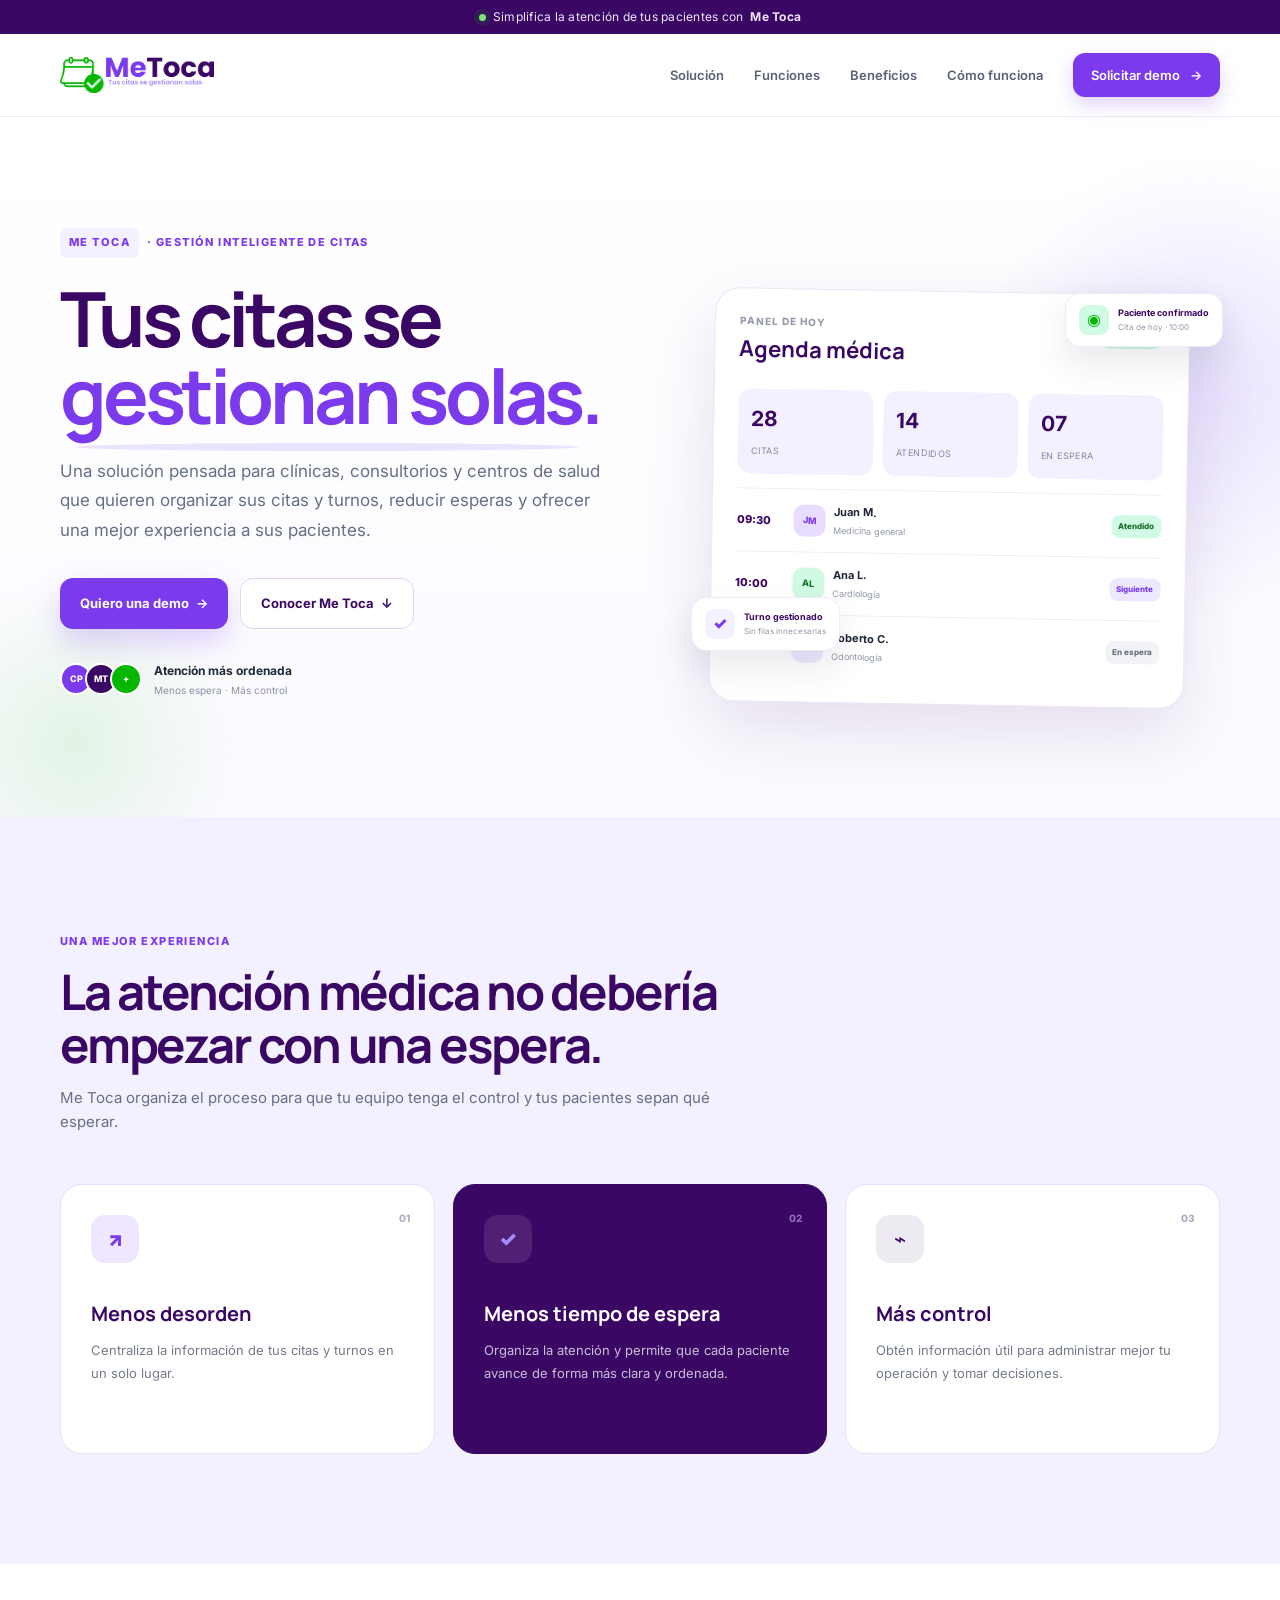
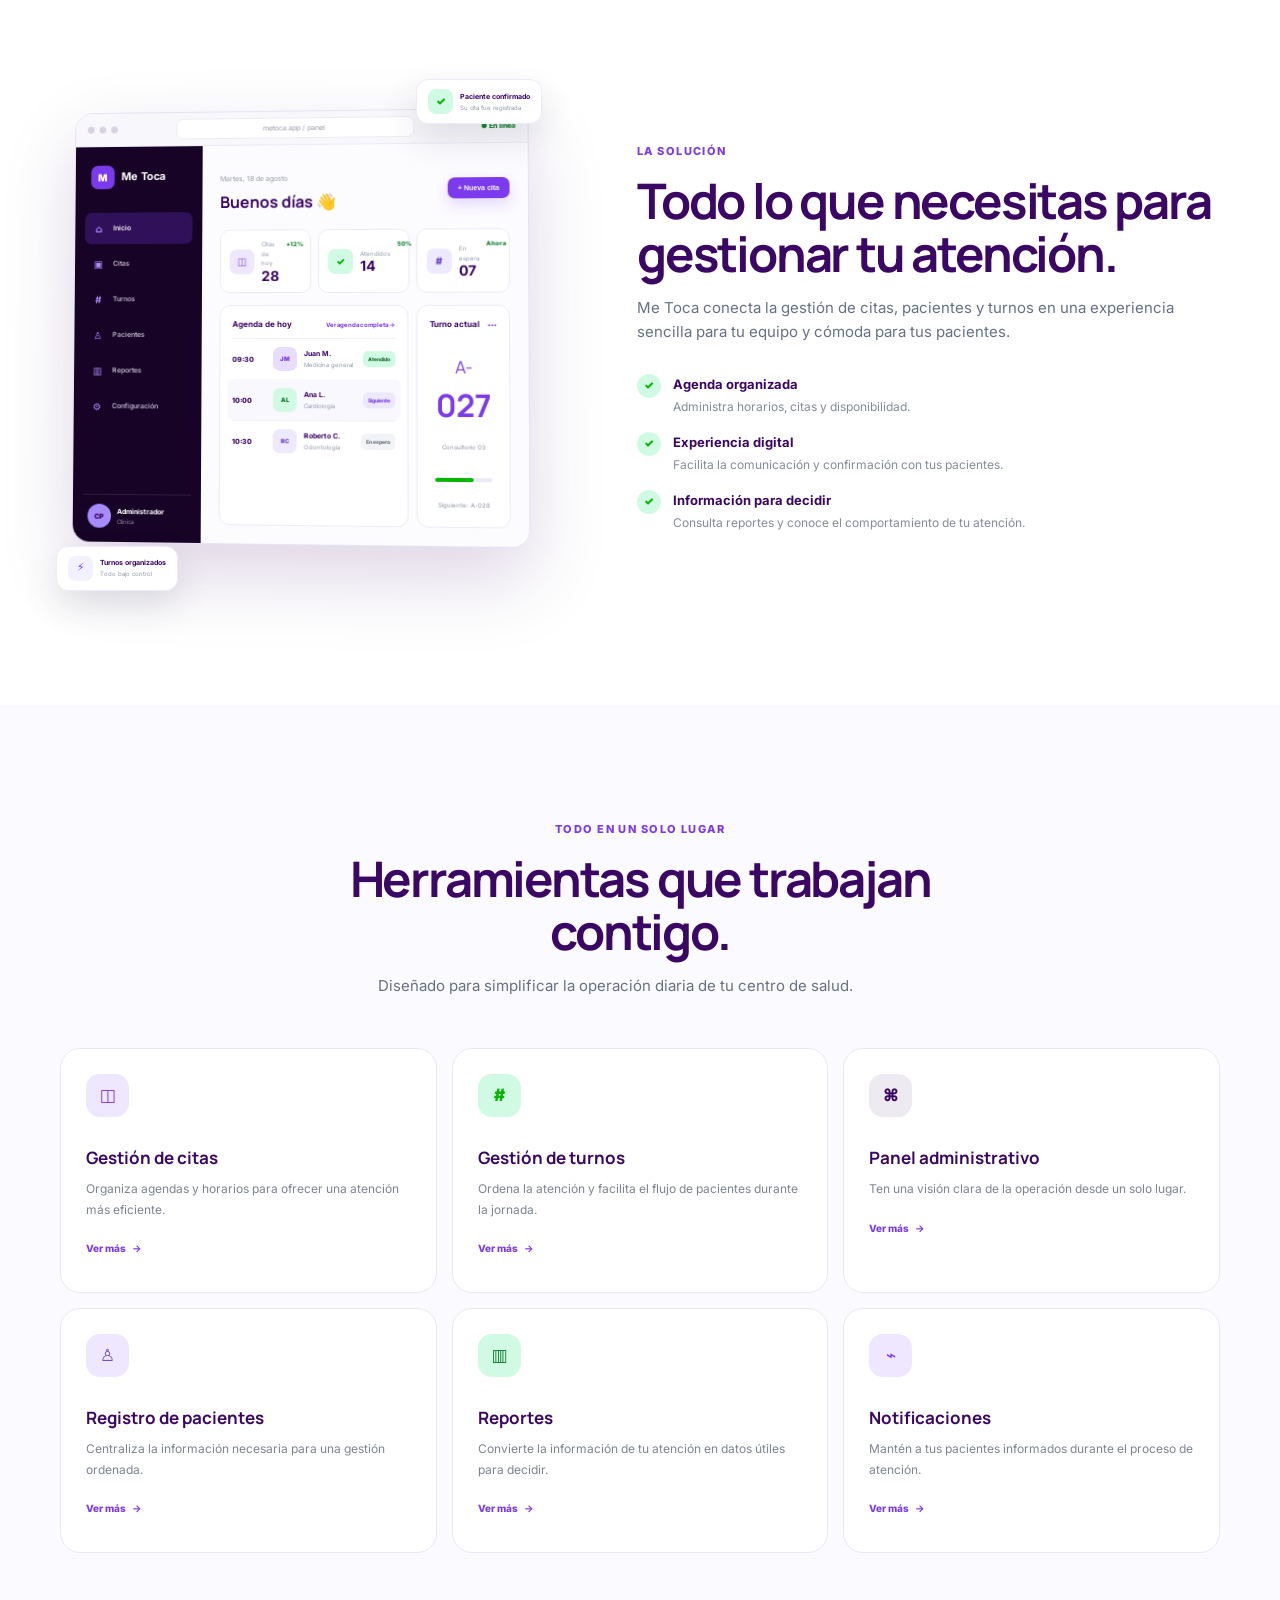
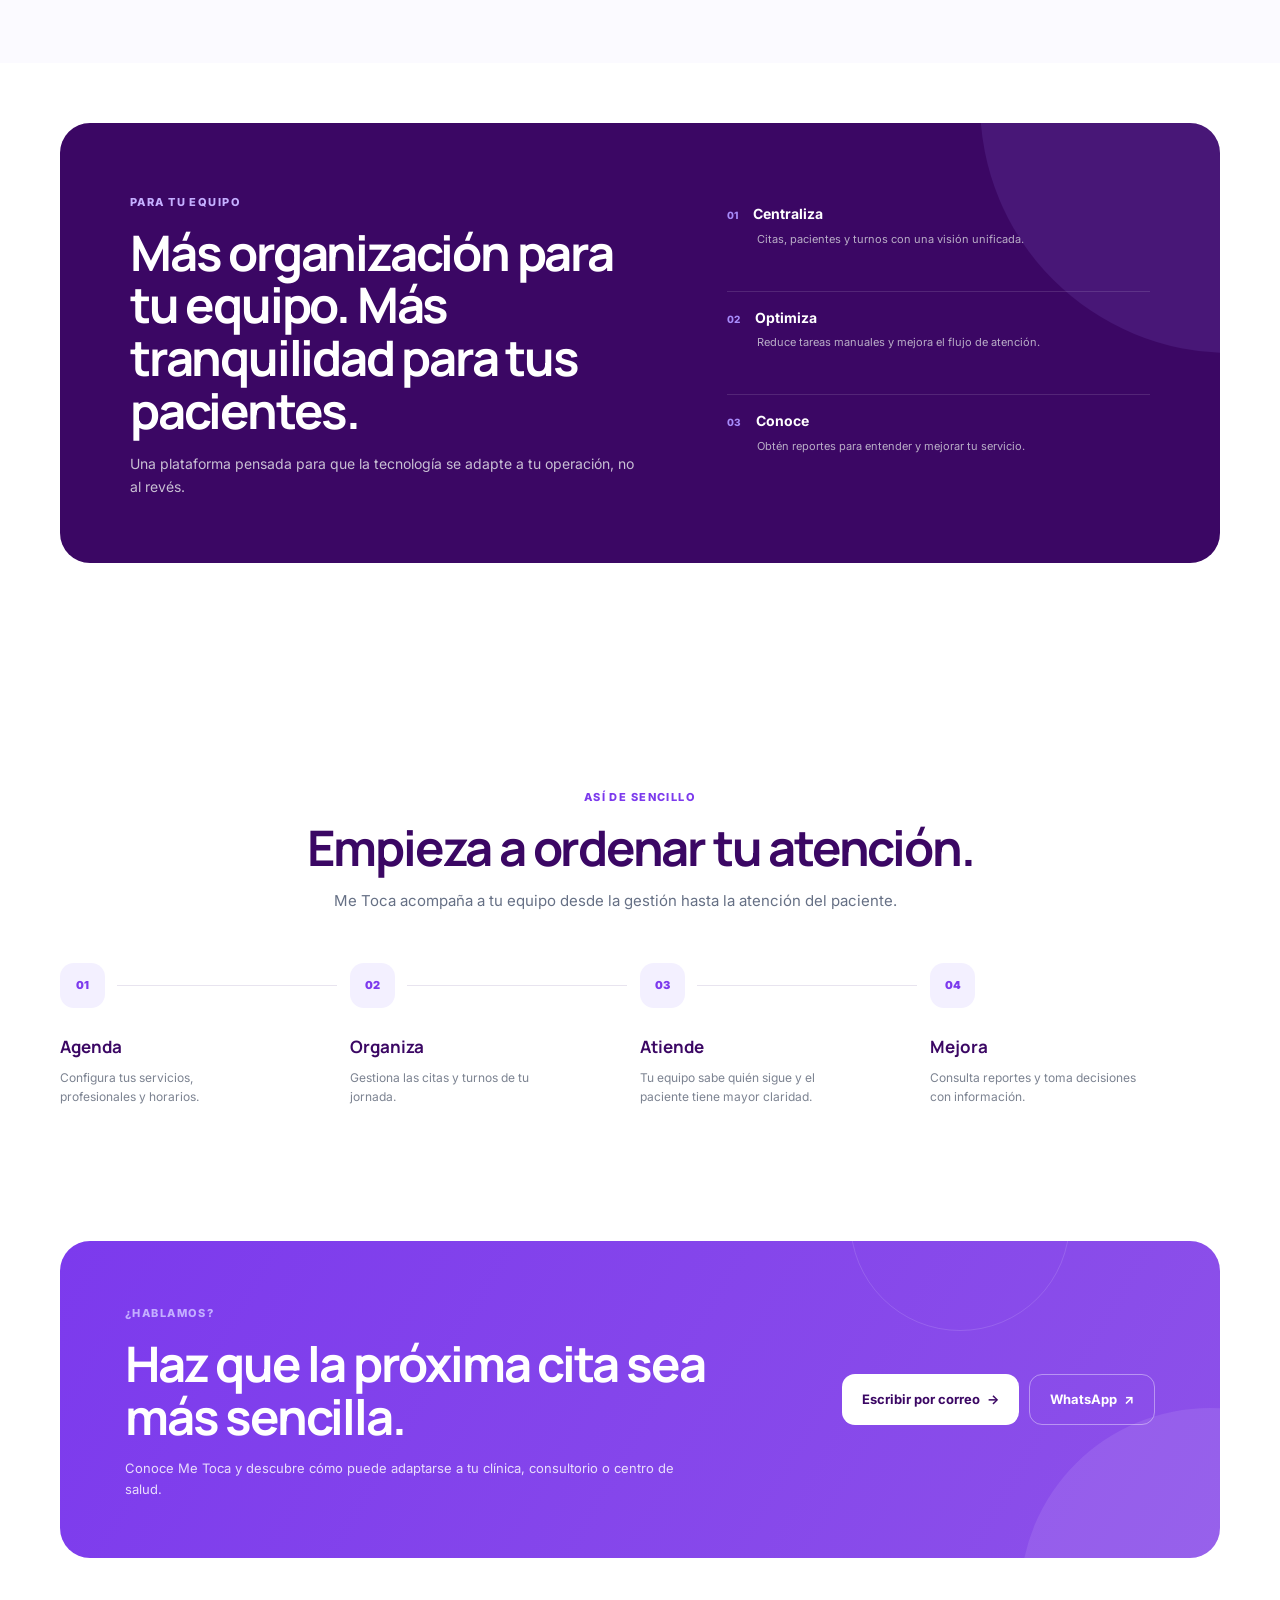
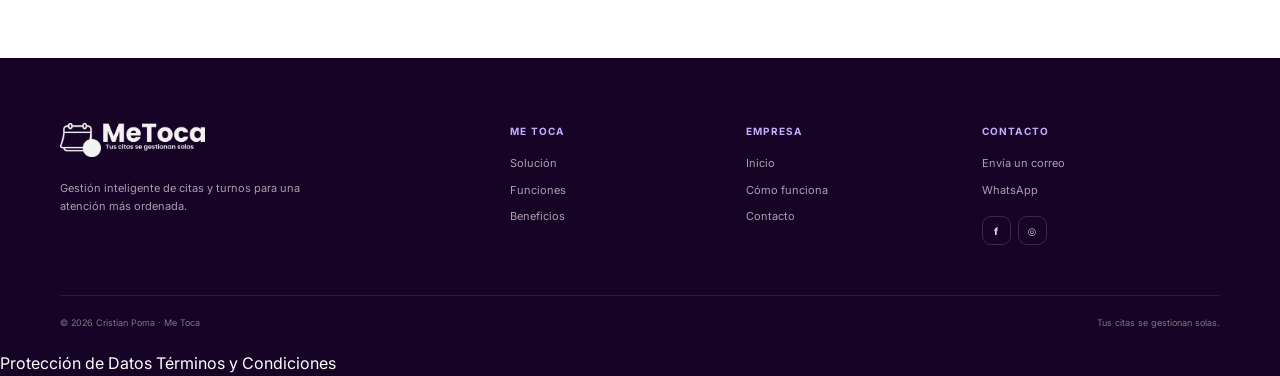
==== commit db7741bc: "Fix: footer documents" ====
--- a/index.html
+++ b/index.html
@@ -26,7 +26,7 @@
   <header class="site-header" id="inicio">
     <nav class="nav container">
       <a class="brand" href="#inicio" aria-label="Me Toca inicio">
-        <img src="assets/-main.png" alt="Me Toca - Agenda tu cita por WhatsApp">
+        <img src="assets/logo-main.png" alt="Me Toca - Agenda tu cita por WhatsApp">
       </a>
 
       <button class="menu-toggle" aria-label="Abrir menú" aria-expanded="false">
@@ -381,13 +381,19 @@
       <div class="footer-col">
         <h4>Contacto</h4><a href="mailto:cristian.poma019@gmail.com">Envía un correo</a><a href="#contacto">WhatsApp</a>
         <div class="socials">
-          <a href="https://www.facebook.com/profile.php?id=61573366828310" target="_blank" rel="noopener noreferrer" aria-label="Facebook">f</a>
-          <a href="https://www.instagram.com/metoca" target="_blank" rel="noopener noreferrer" aria-label="Instagram">◎</a>
+          <a href="https://www.facebook.com/profile.php?id=61573366828310" target="_blank" rel="noopener noreferrer"
+            aria-label="Facebook">f</a>
+          <a href="https://www.instagram.com/metoca" target="_blank" rel="noopener noreferrer"
+            aria-label="Instagram">◎</a>
         </div>
       </div>
     </div>
     <div class="container footer-bottom"><span>© <span id="year"></span> Cristian Poma · Me Toca</span><span>Tus citas
         se gestionan solas.</span></div>
+    <div class="footer-links">
+      <a href="proteccion-datos.html">Protección de Datos</a>
+      <a href="terminos-condiciones.html">Términos y Condiciones</a>
+    </div>
   </footer>
 
   <script src="script.js"></script>
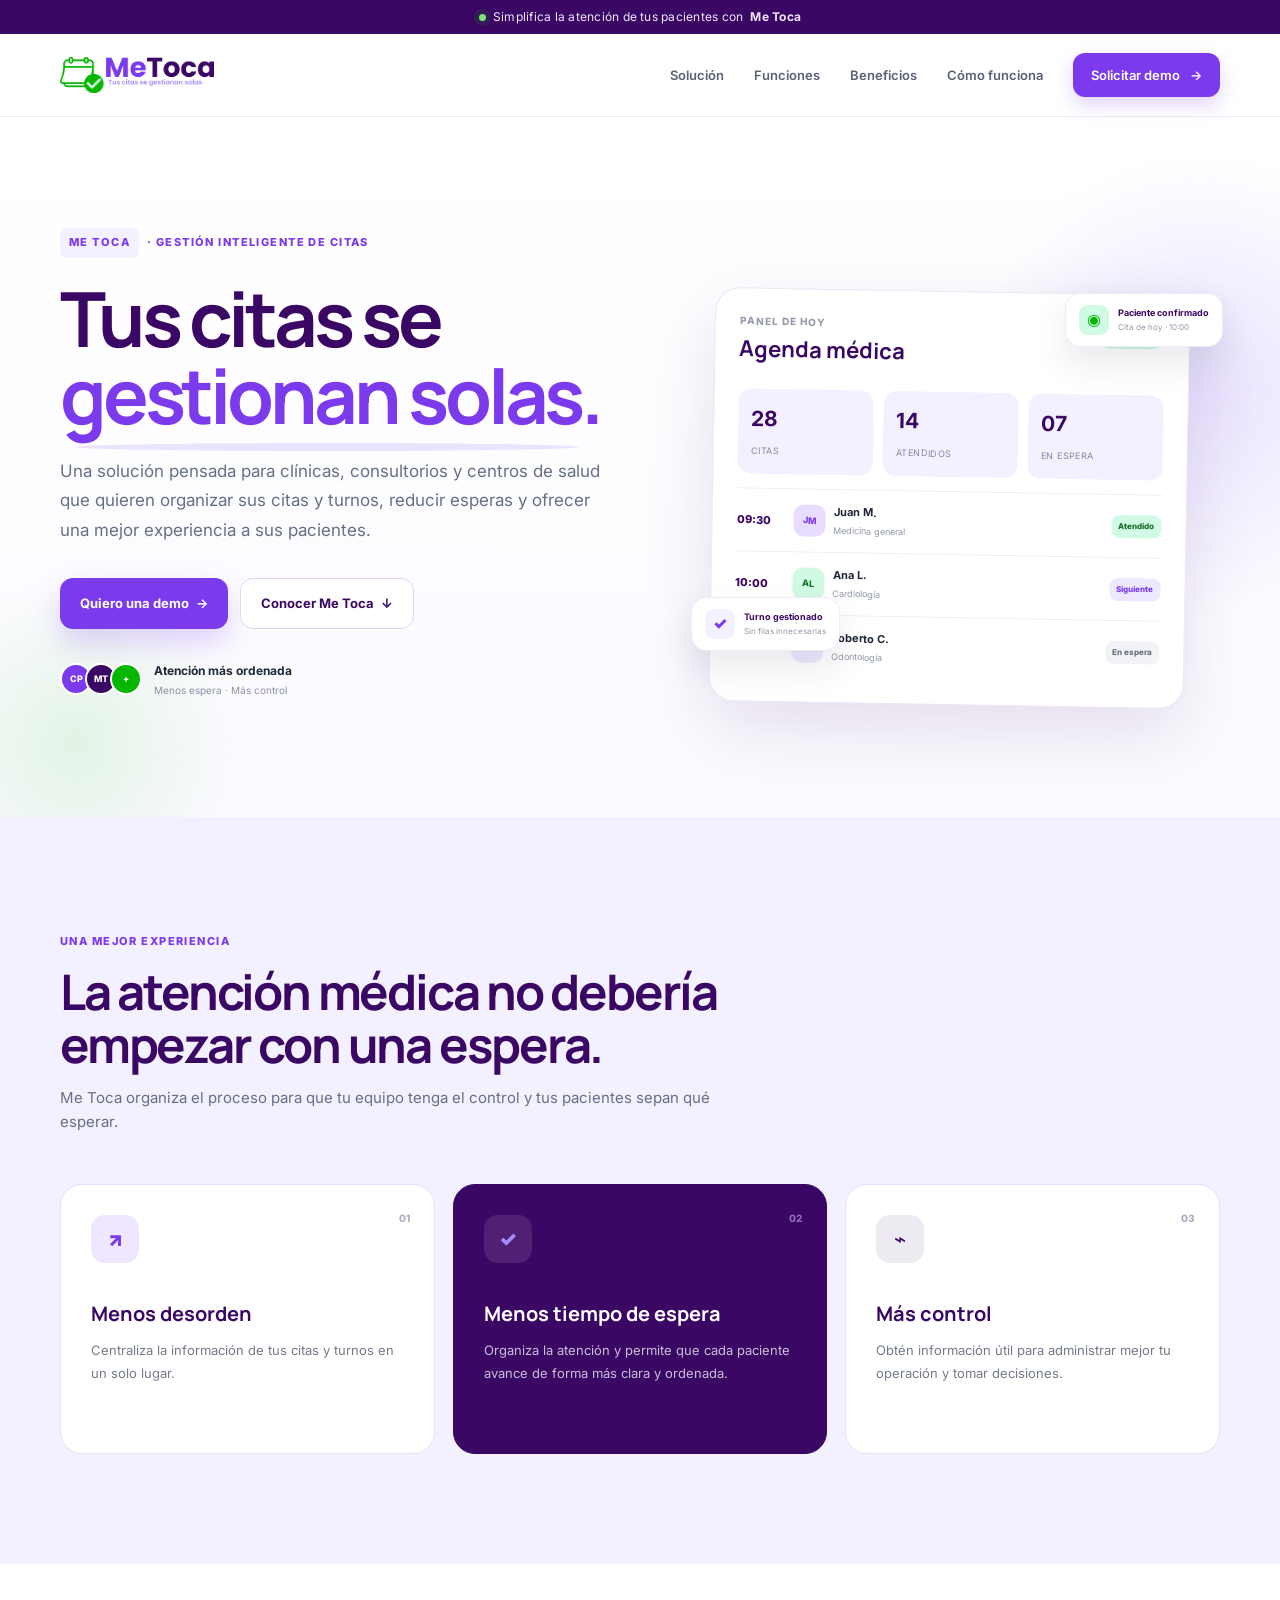
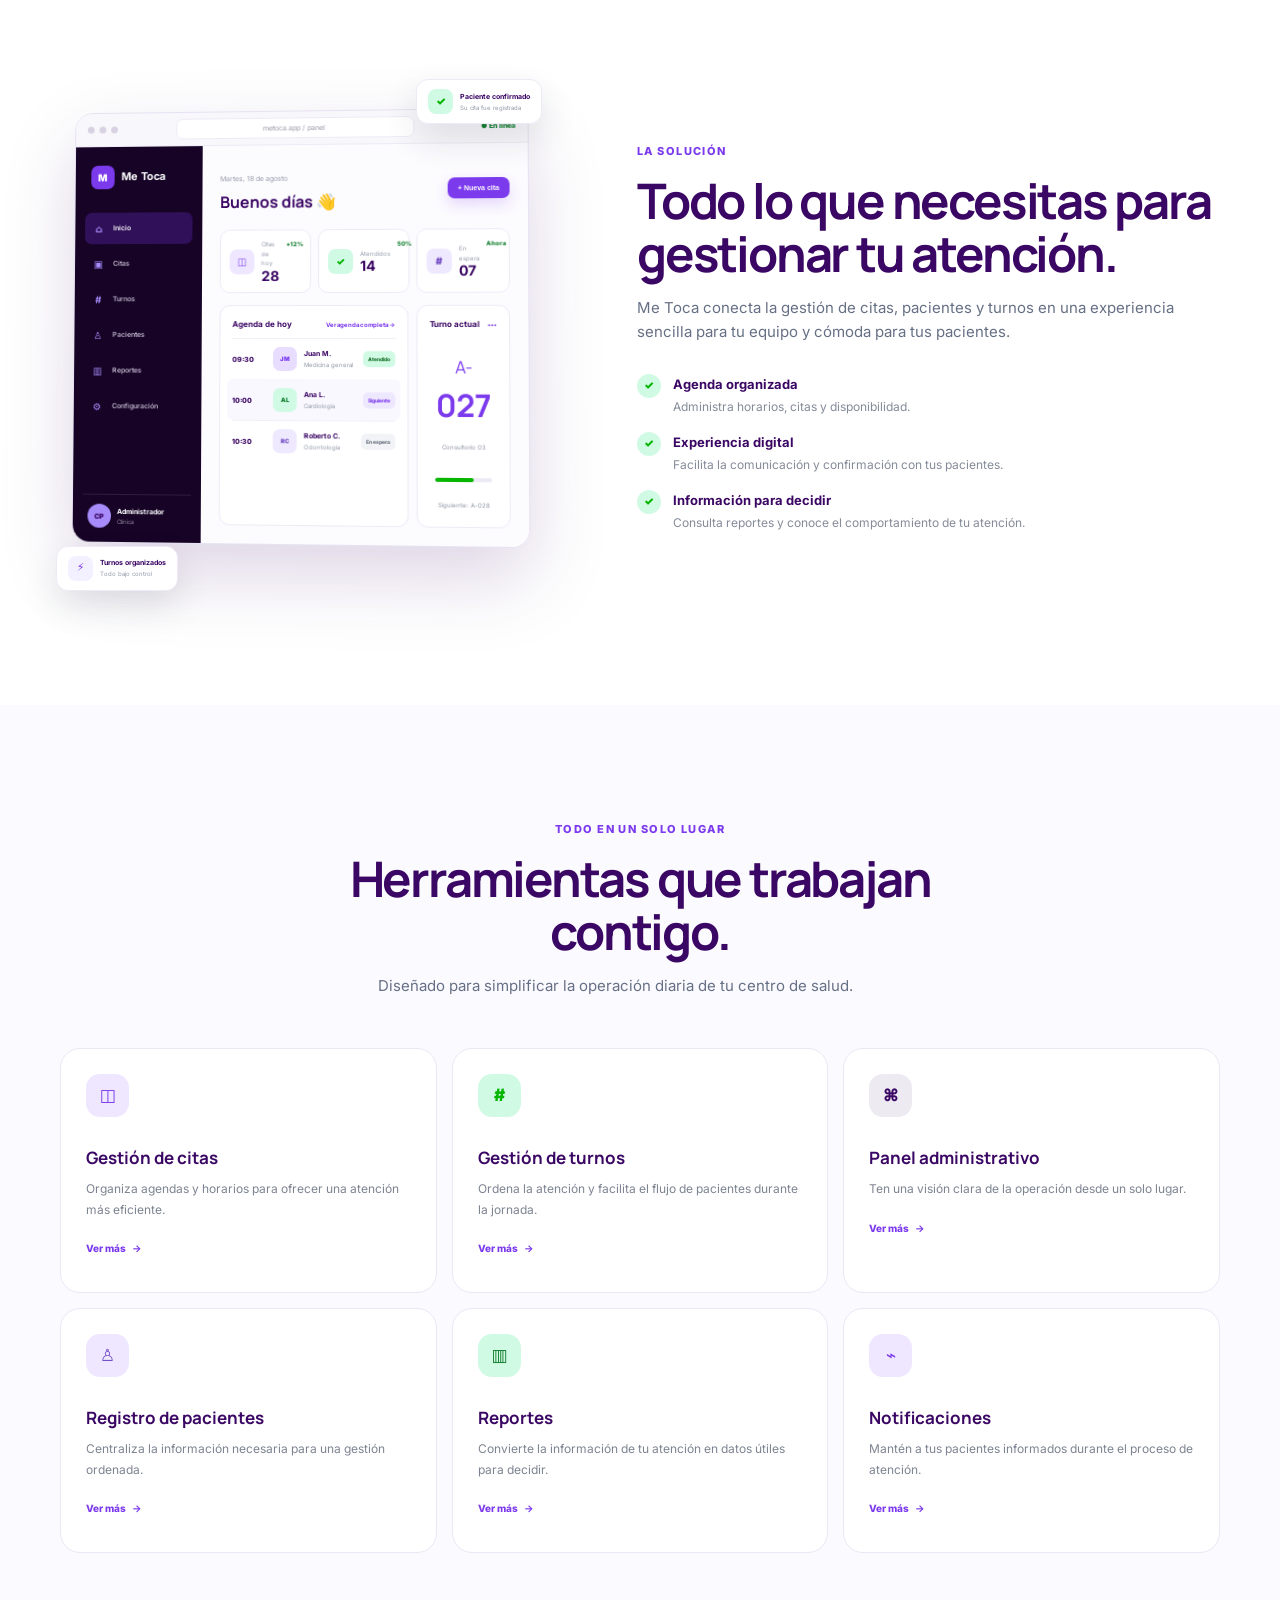
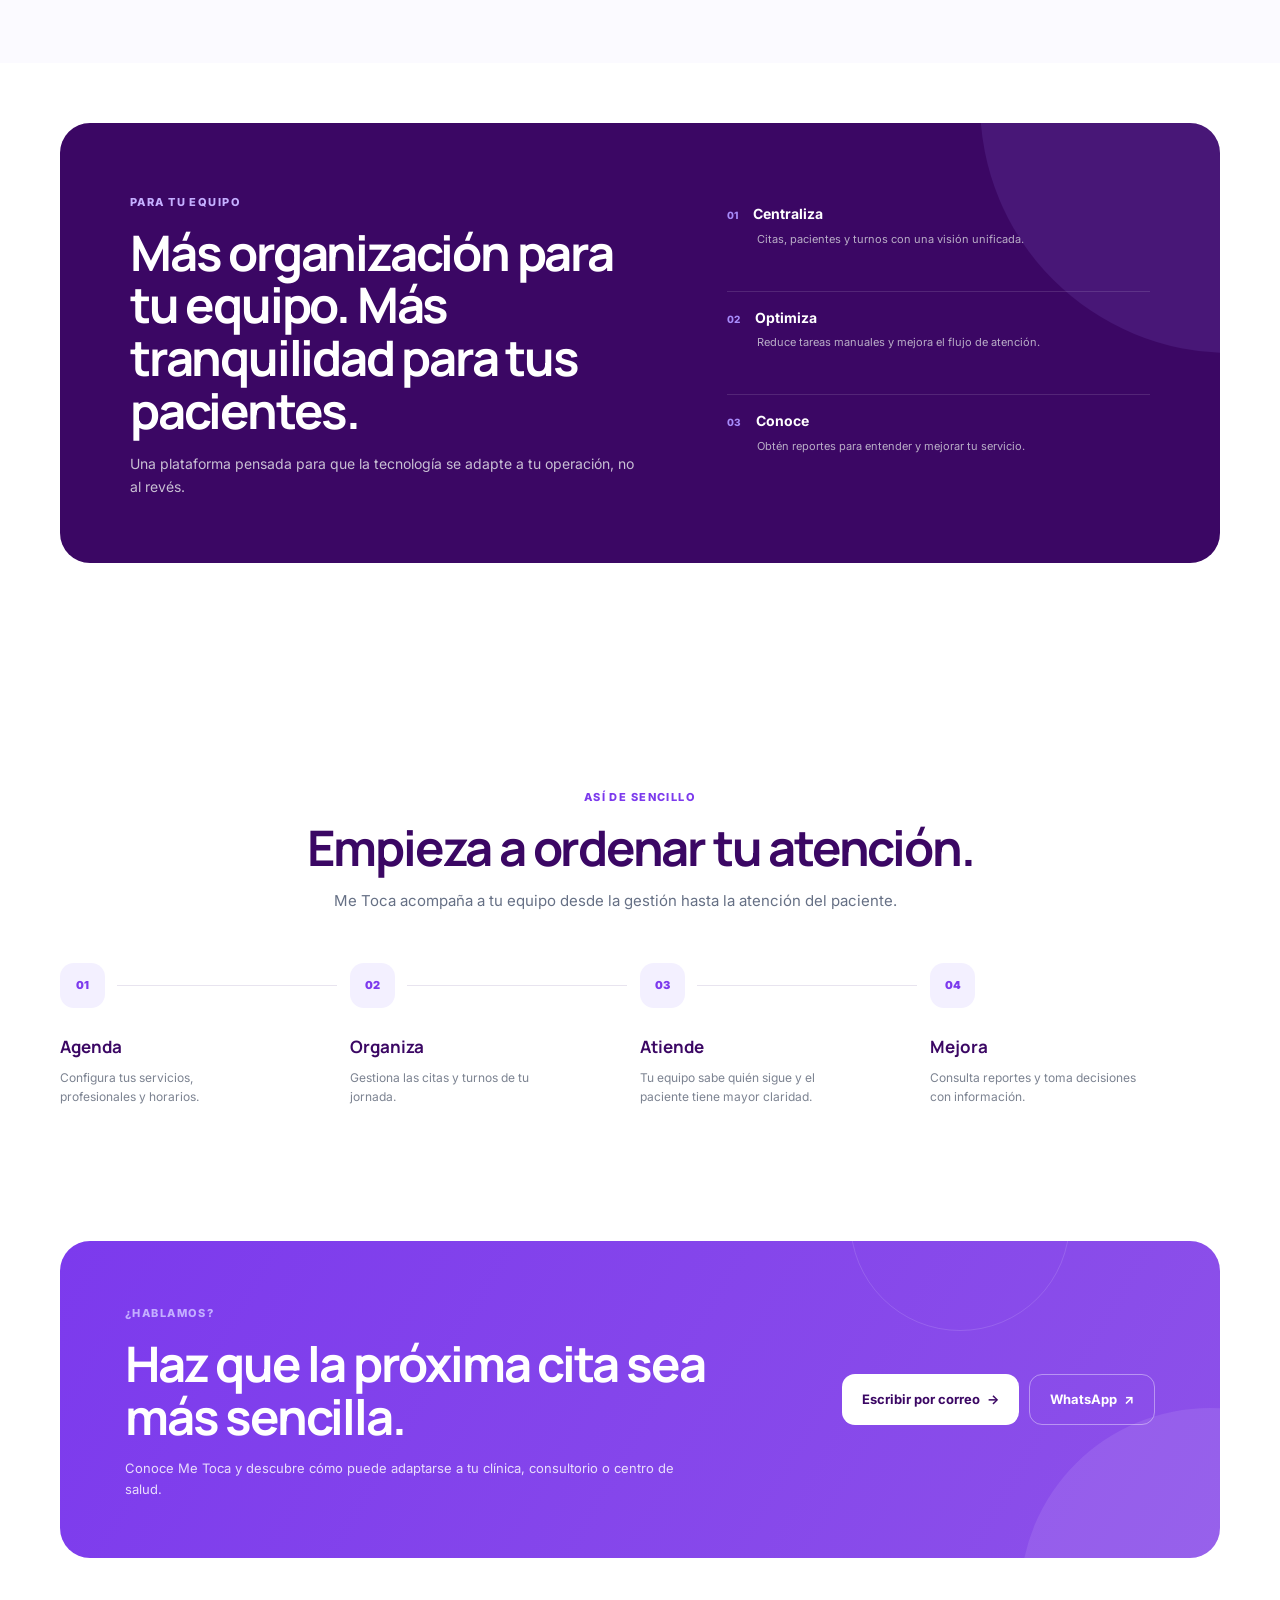
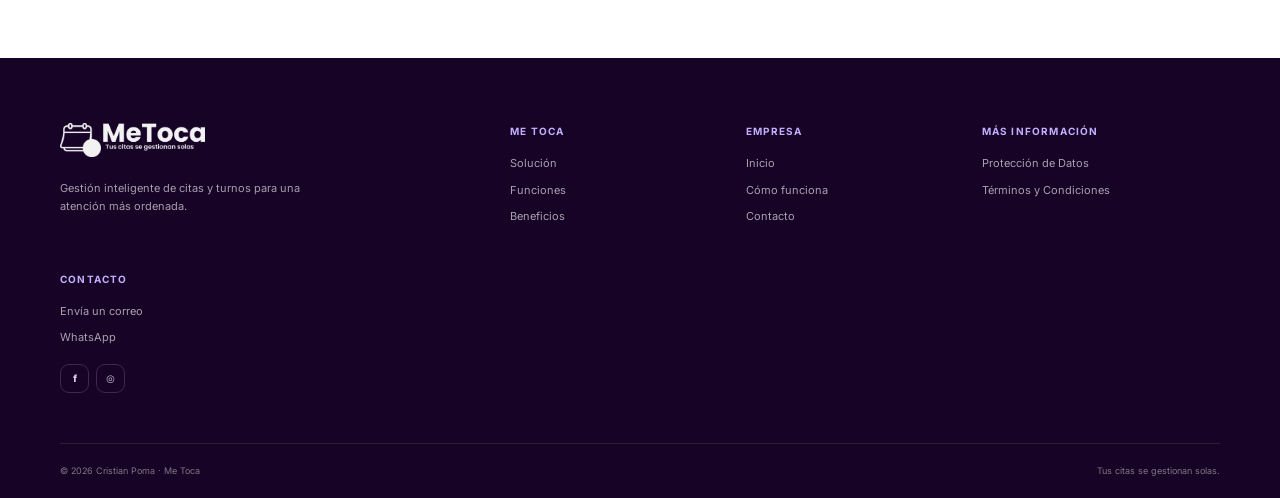
==== commit 48fcc937: "FIX: ADD LINK" ====
--- a/index.html
+++ b/index.html
@@ -379,6 +379,11 @@
           href="#contacto">Contacto</a>
       </div>
       <div class="footer-col">
+        <h4>MÁS INFORMACIÓN</h4>
+        <a href="proteccion+datos.html">Protección de Datos</a>
+        <a href="terminos_condiciones.html">Términos y Condiciones</a>
+      </div>
+      <div class="footer-col">
         <h4>Contacto</h4><a href="mailto:cristian.poma019@gmail.com">Envía un correo</a><a href="#contacto">WhatsApp</a>
         <div class="socials">
           <a href="https://www.facebook.com/profile.php?id=61573366828310" target="_blank" rel="noopener noreferrer"
@@ -390,10 +395,6 @@
     </div>
     <div class="container footer-bottom"><span>© <span id="year"></span> Cristian Poma · Me Toca</span><span>Tus citas
         se gestionan solas.</span></div>
-    <div class="footer-links">
-      <a href="proteccion-datos.html">Protección de Datos</a>
-      <a href="terminos-condiciones.html">Términos y Condiciones</a>
-    </div>
   </footer>
 
   <script src="script.js"></script>
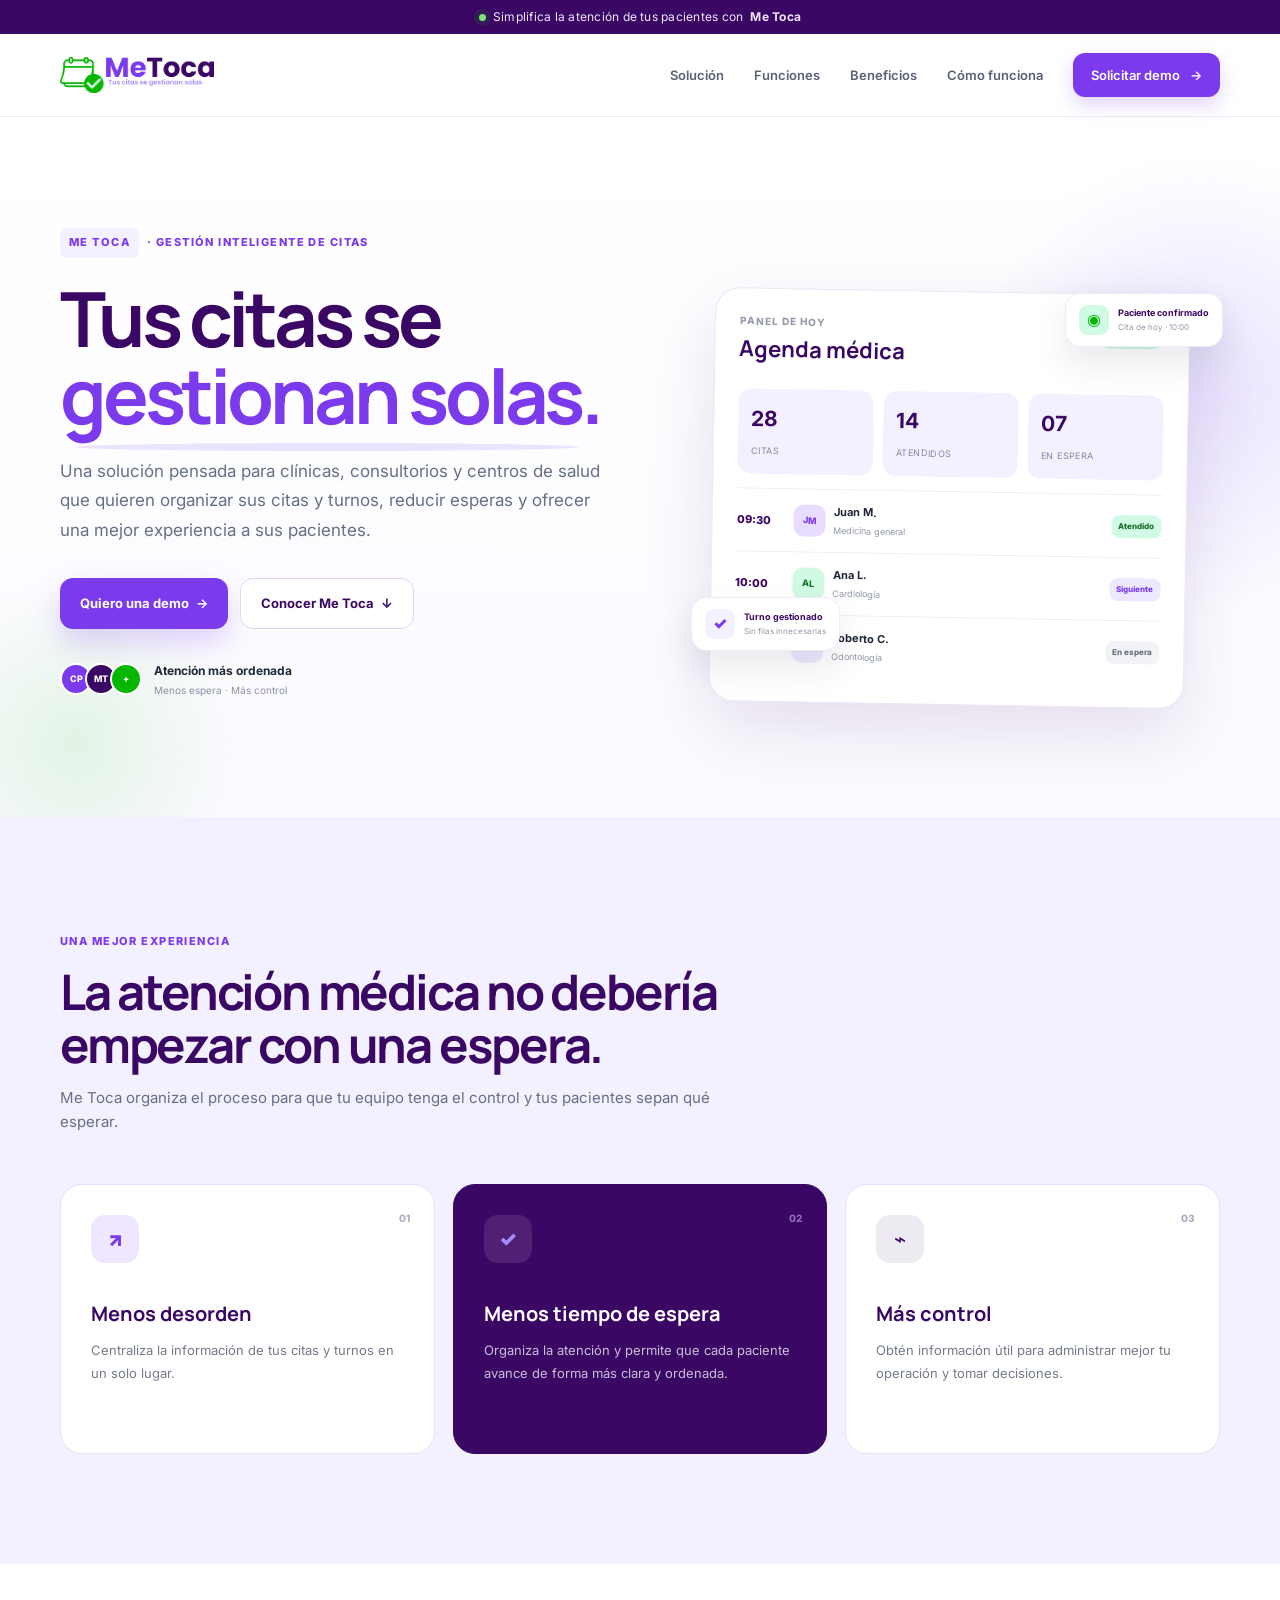
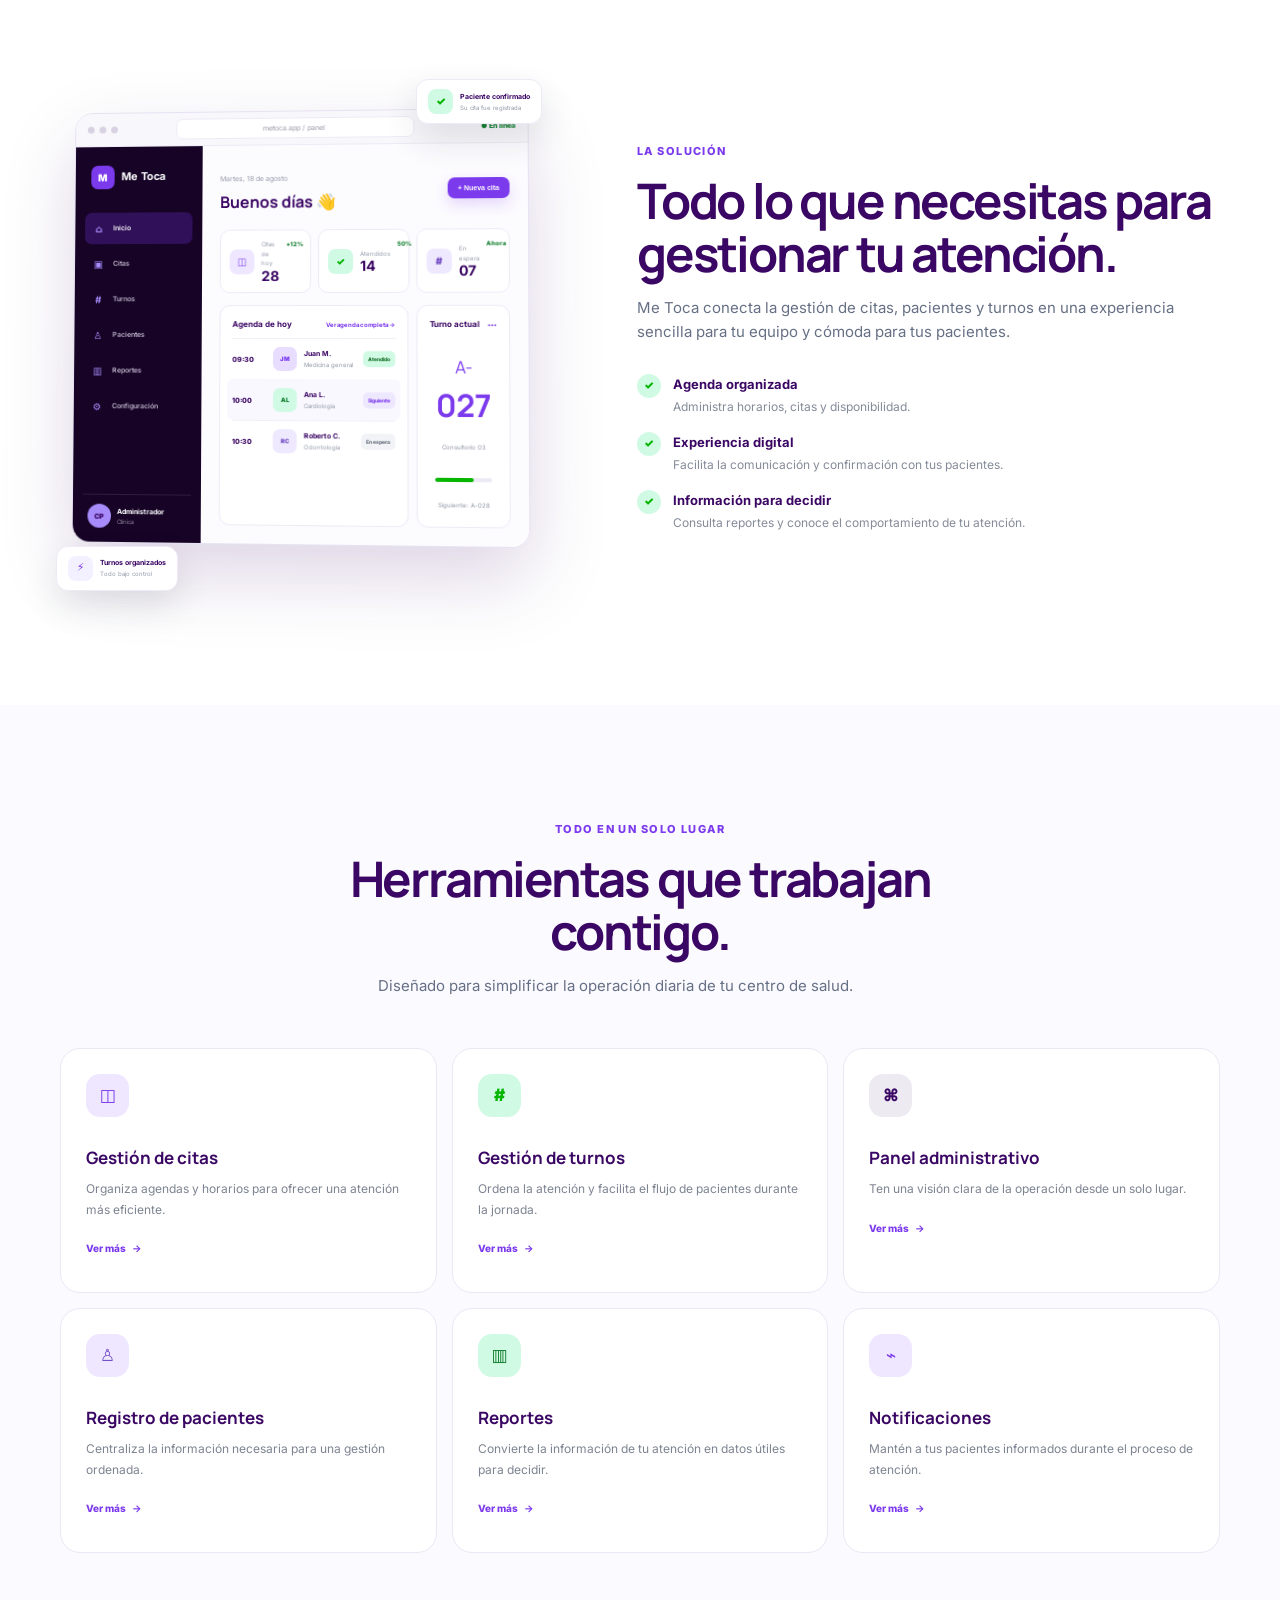
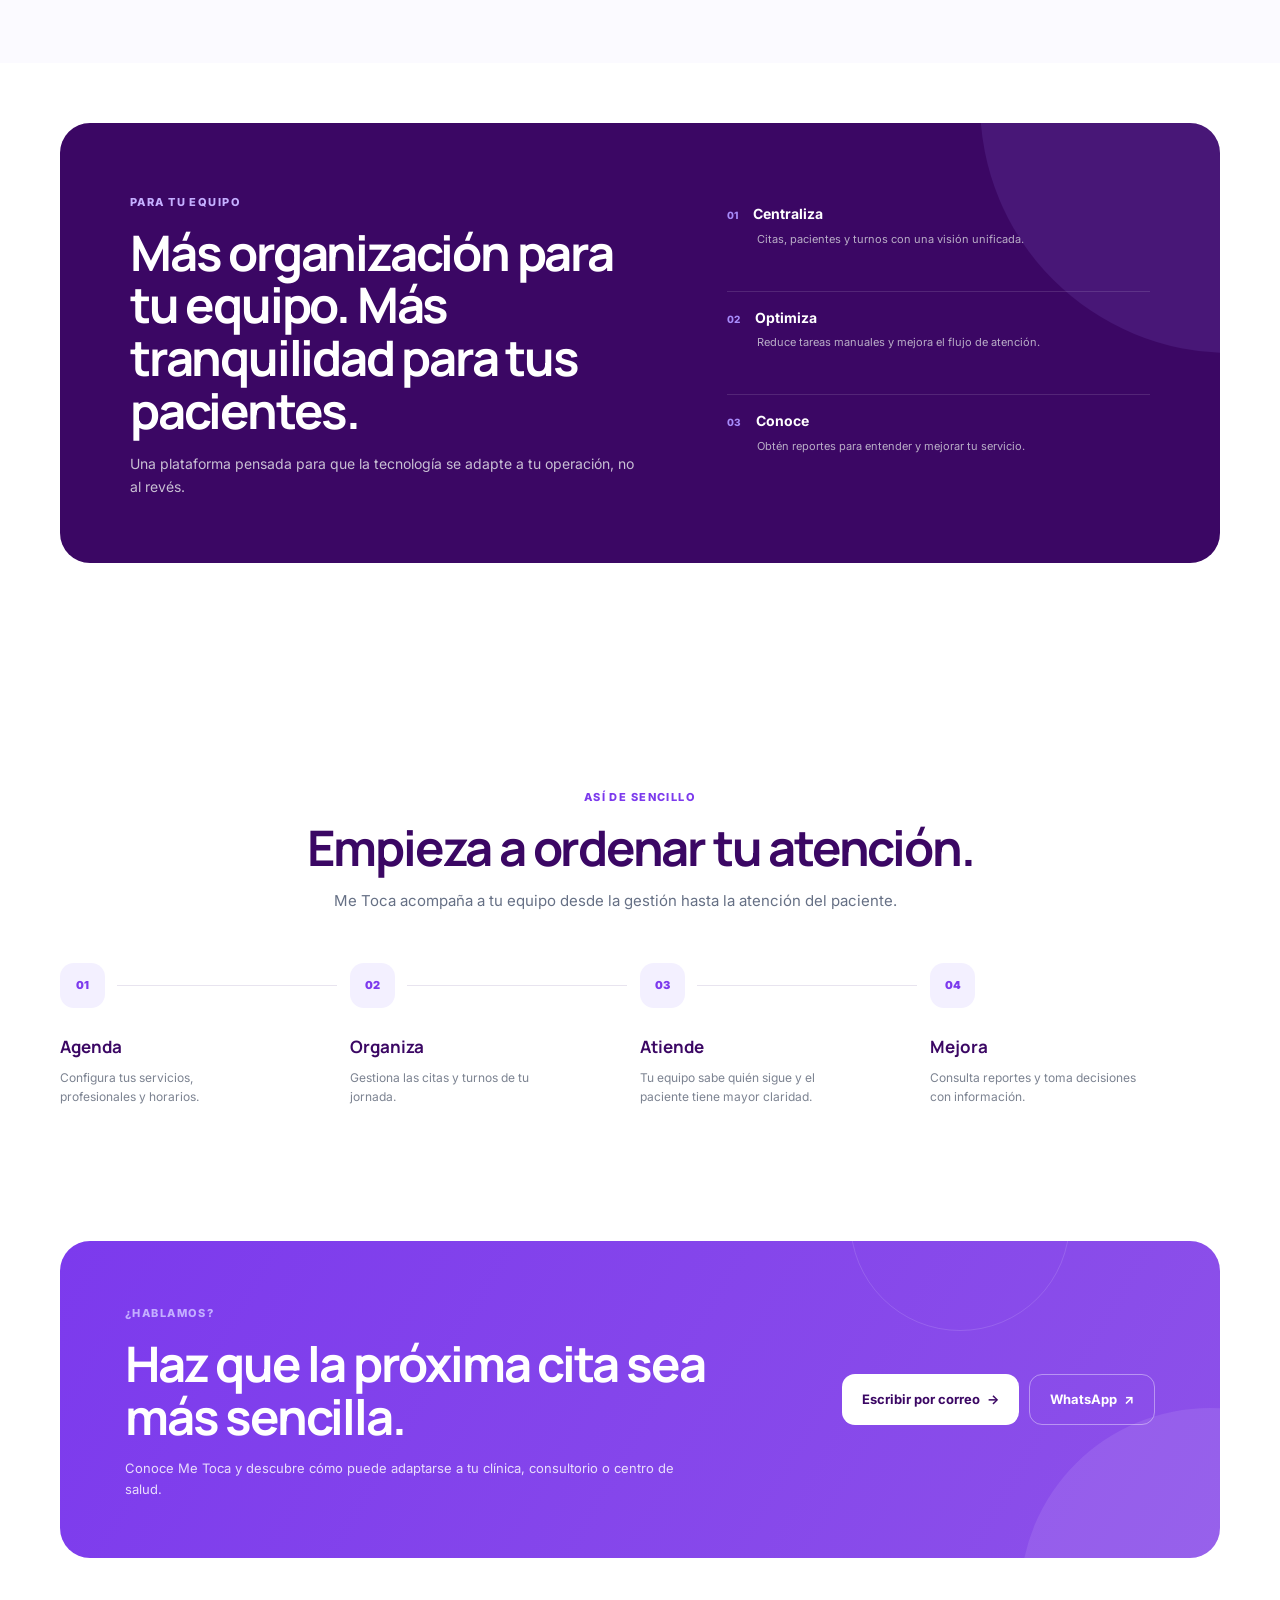
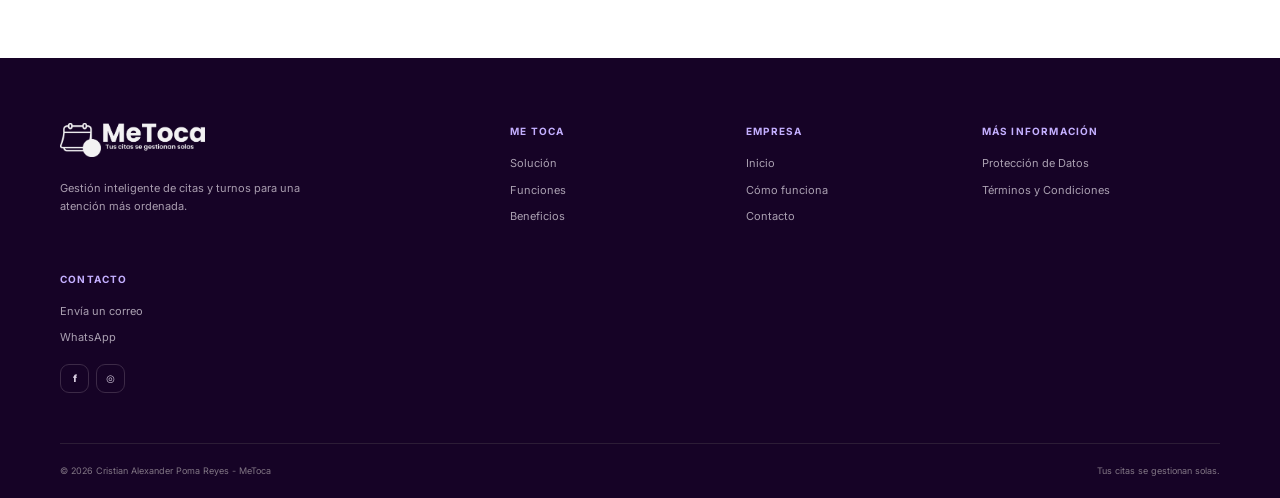
==== commit b36e4384: "Fix: name" ====
--- a/index.html
+++ b/index.html
@@ -380,7 +380,7 @@
       </div>
       <div class="footer-col">
         <h4>MÁS INFORMACIÓN</h4>
-        <a href="proteccion+datos.html">Protección de Datos</a>
+        <a href="proteccion_datos.html">Protección de Datos</a>
         <a href="terminos_condiciones.html">Términos y Condiciones</a>
       </div>
       <div class="footer-col">
@@ -393,7 +393,7 @@
         </div>
       </div>
     </div>
-    <div class="container footer-bottom"><span>© <span id="year"></span> Cristian Poma · Me Toca</span><span>Tus citas
+    <div class="container footer-bottom"><span>© <span id="year"></span> Cristian Alexander Poma Reyes - MeToca</span><span>Tus citas
         se gestionan solas.</span></div>
   </footer>
 
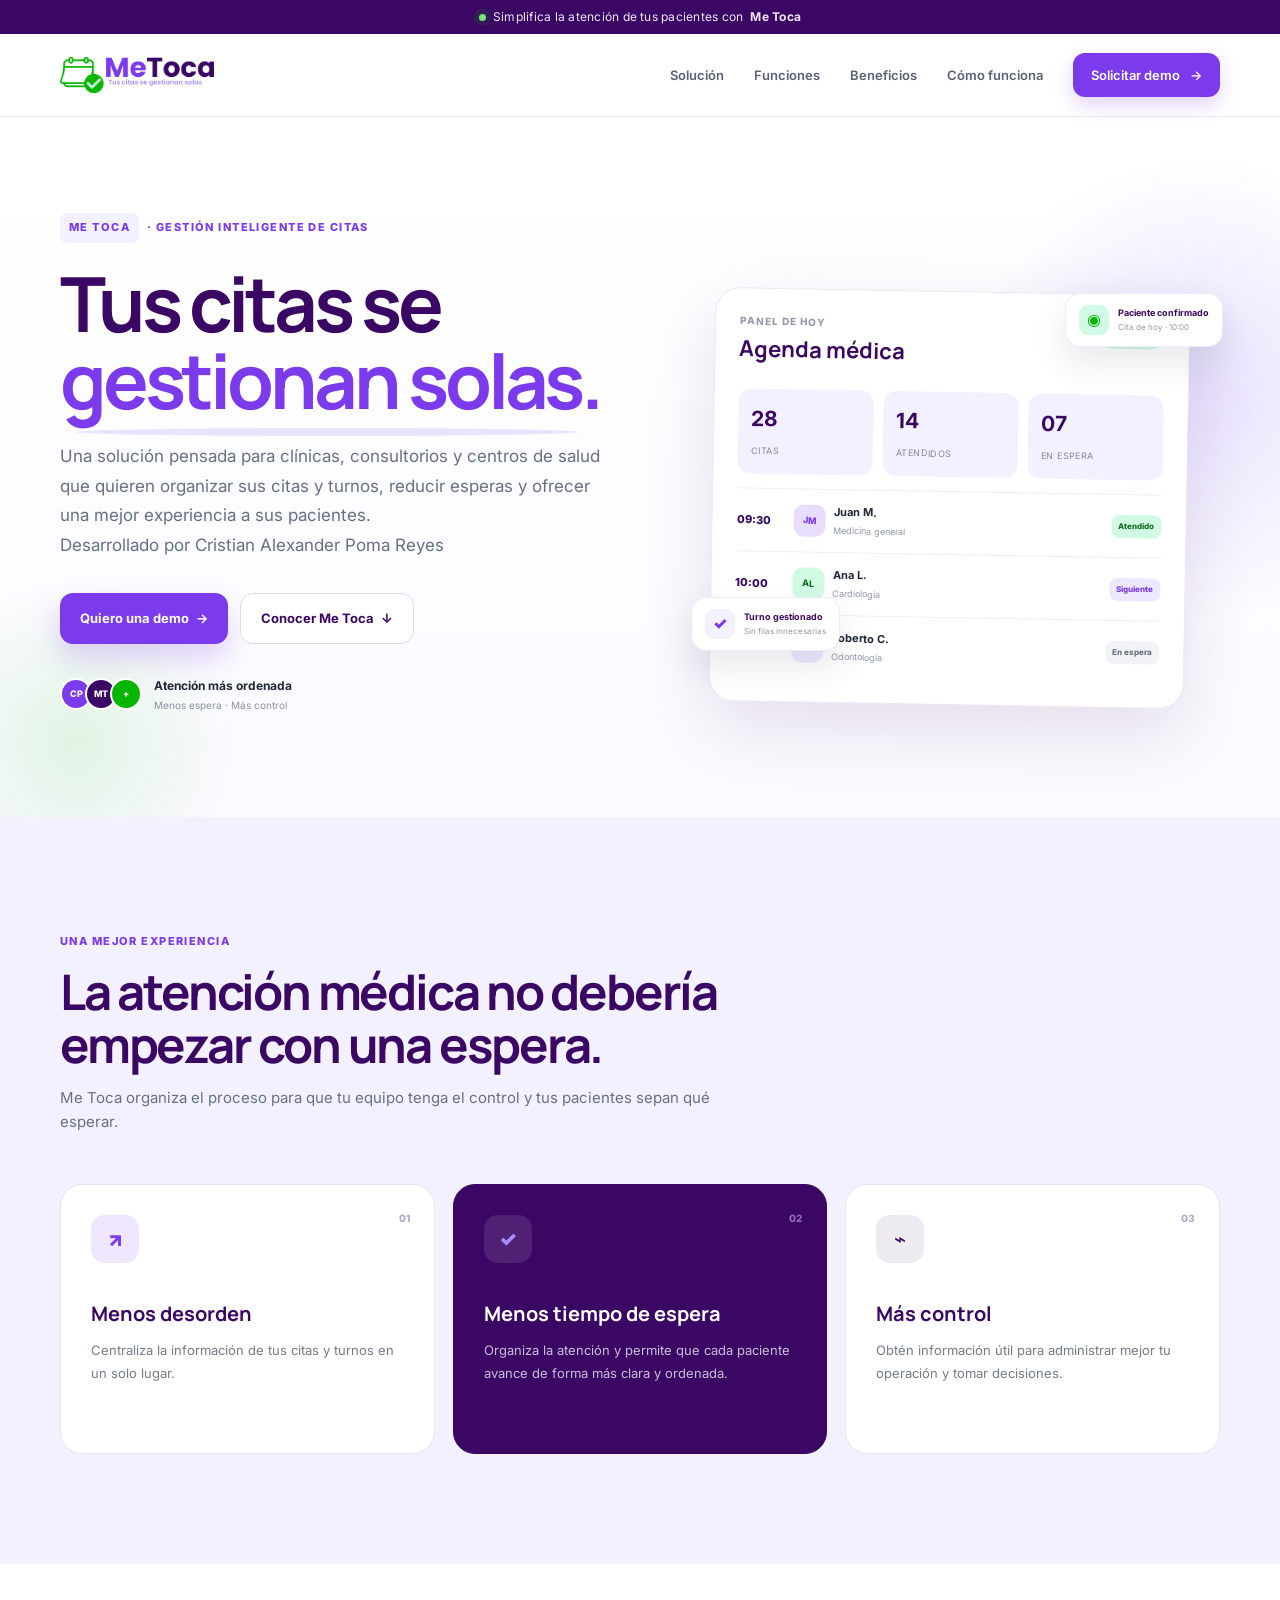
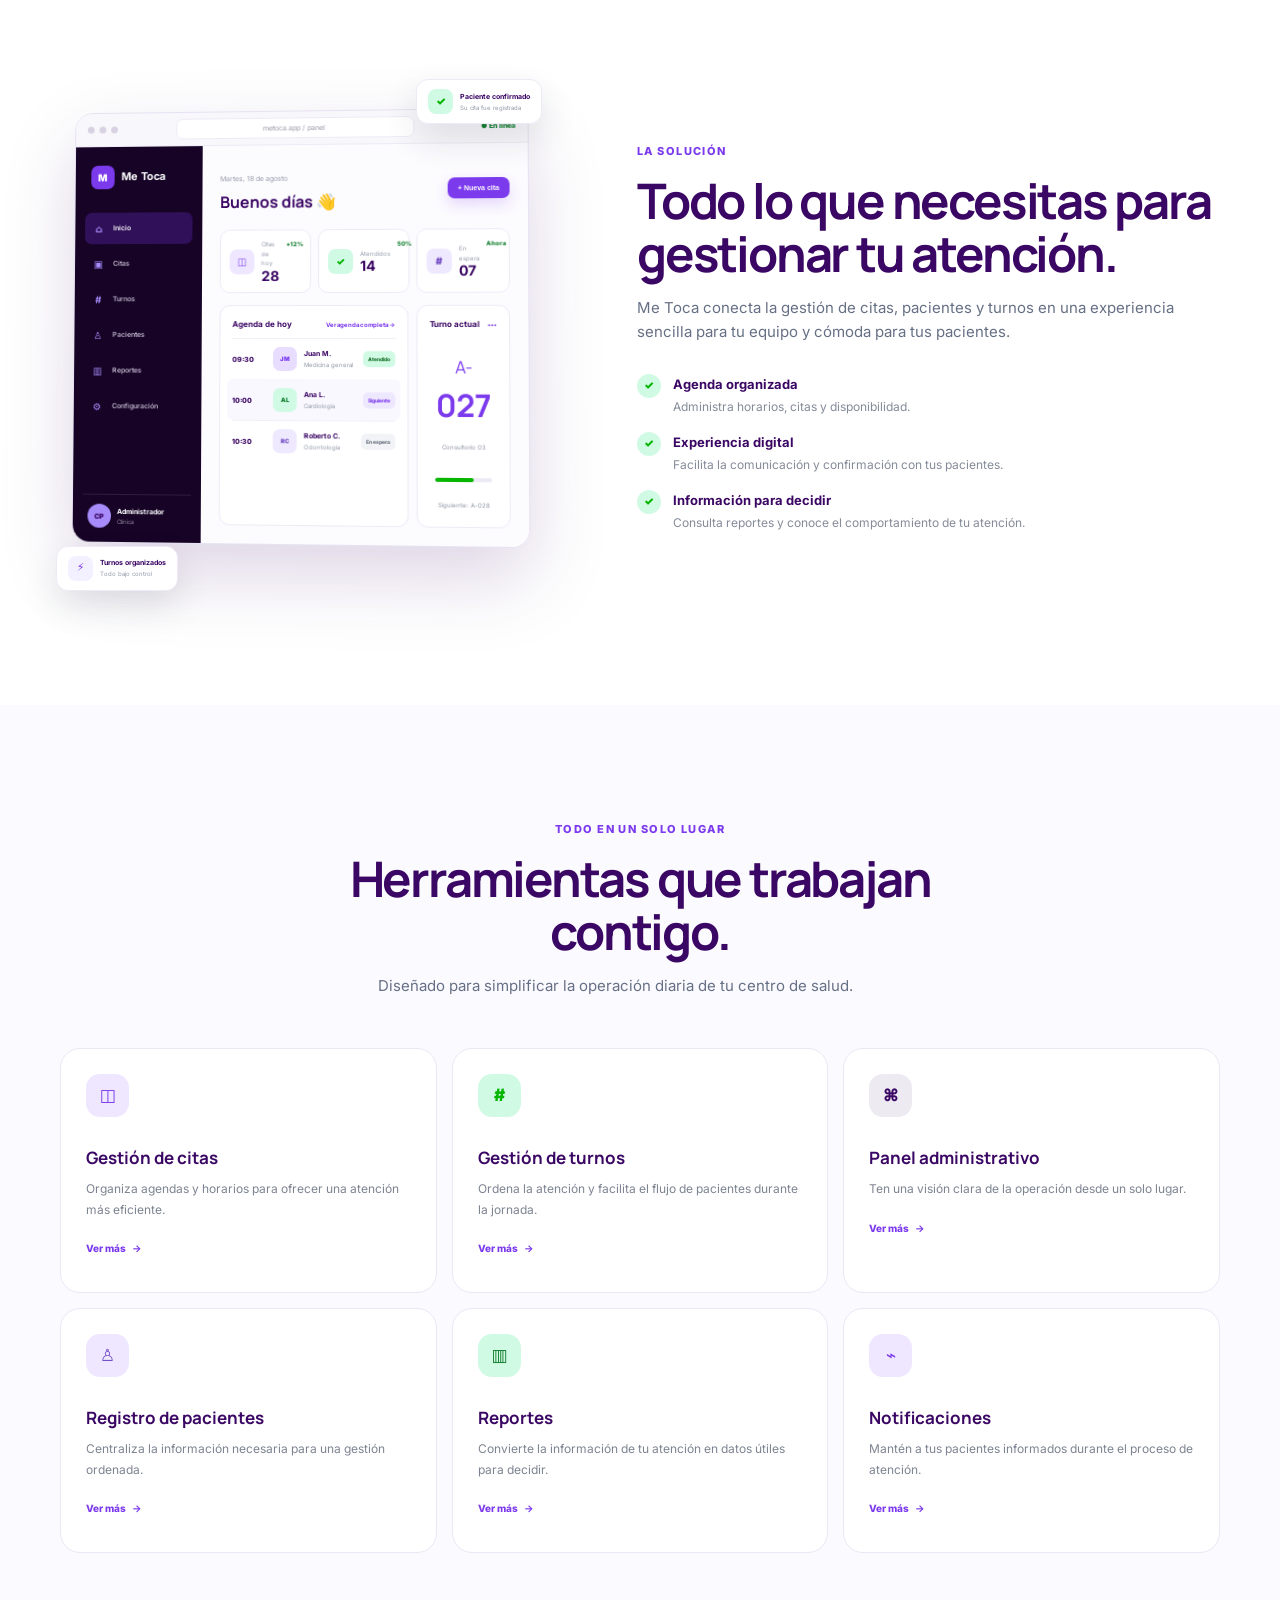
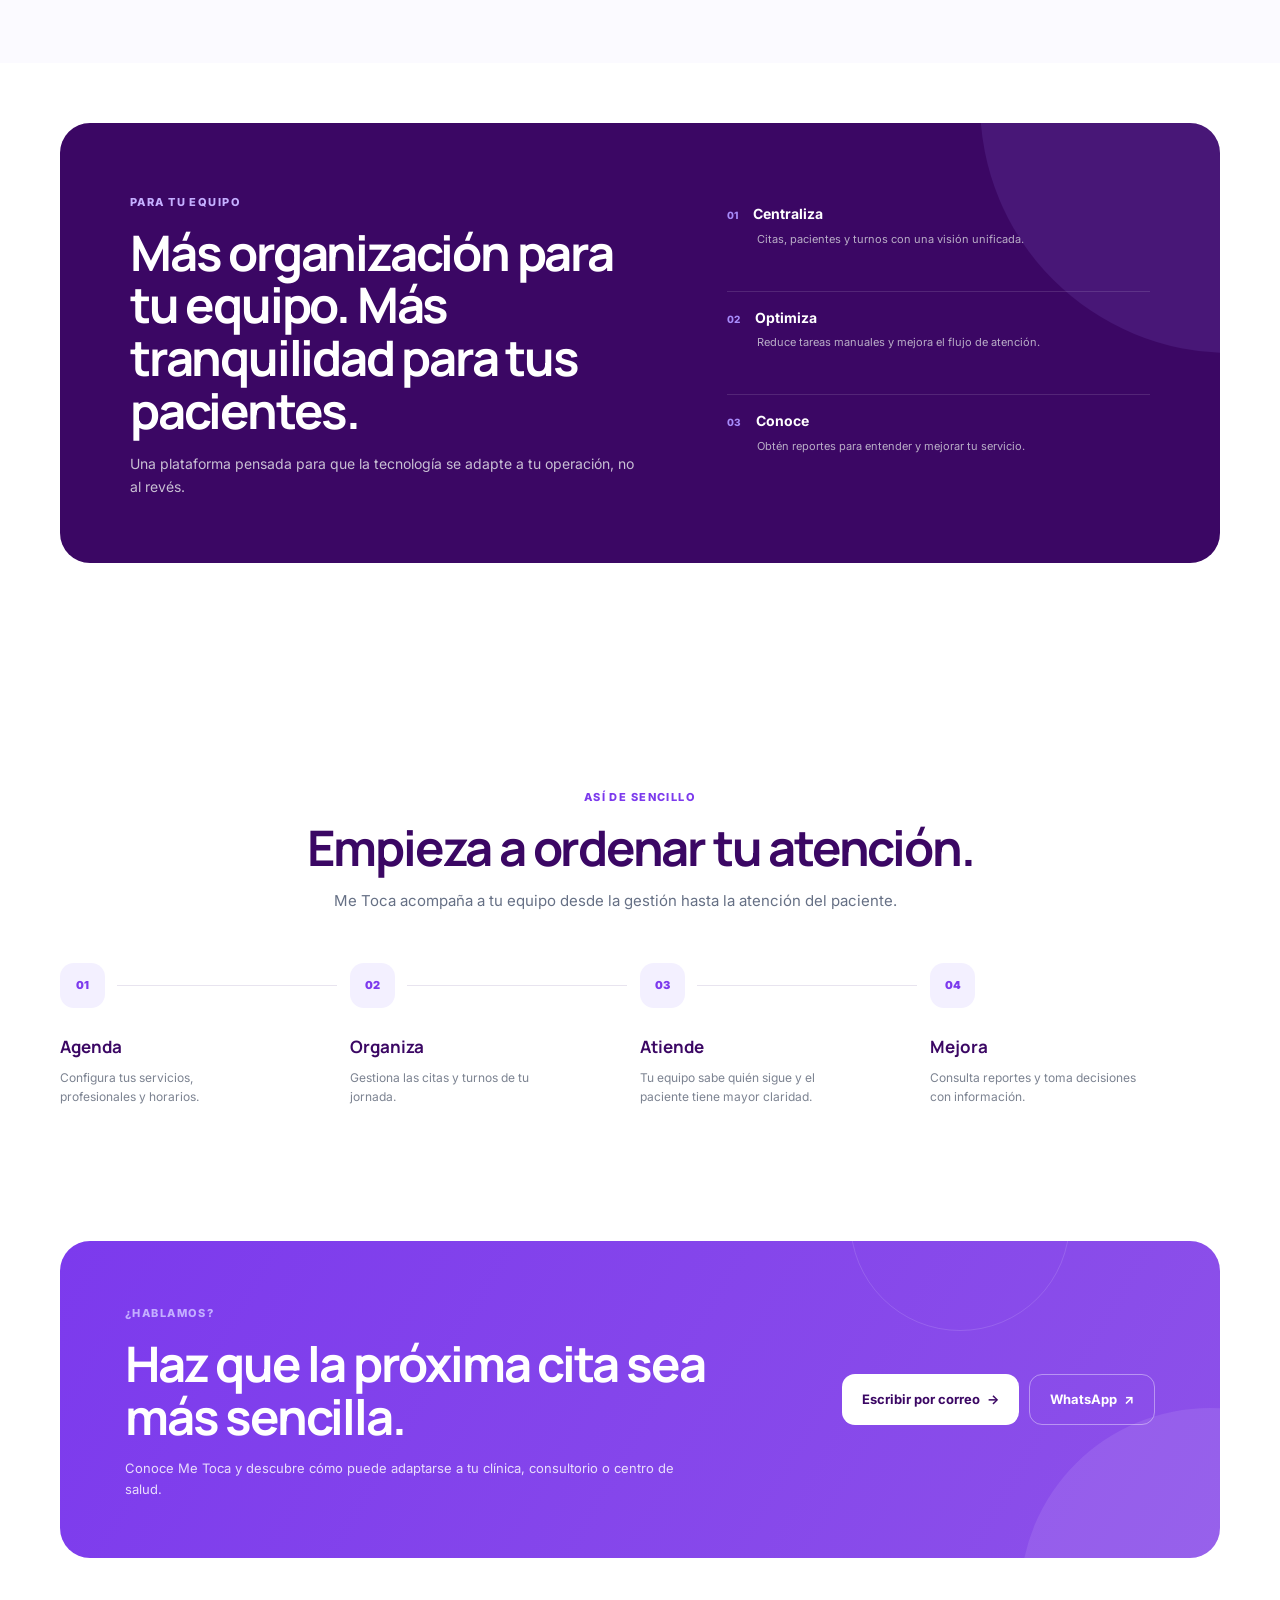
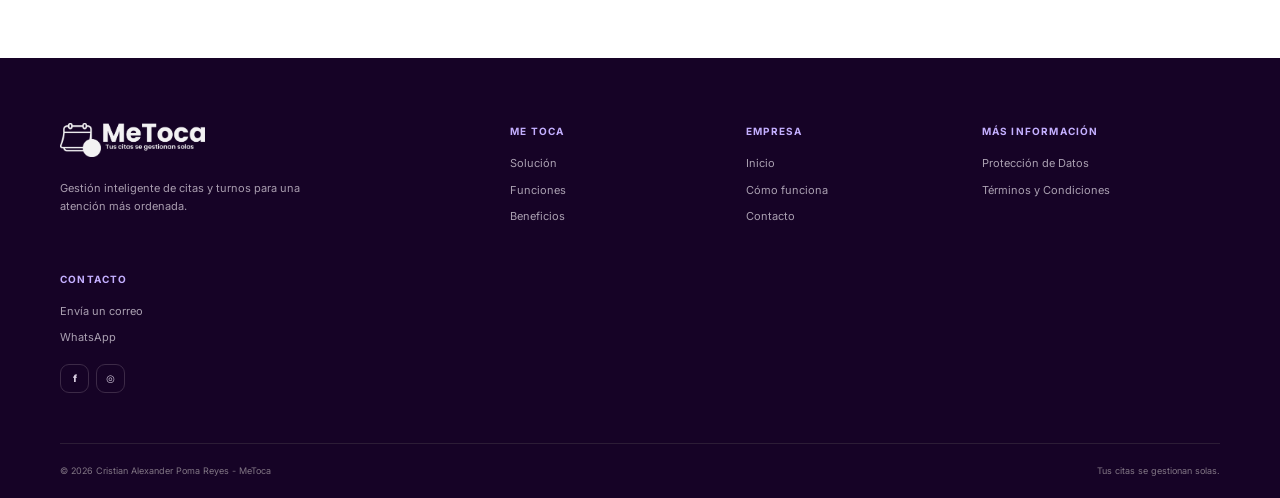
==== commit 95147e06: "new name" ====
--- a/index.html
+++ b/index.html
@@ -55,6 +55,9 @@
             Una solución pensada para clínicas, consultorios y centros de salud
             que quieren organizar sus citas y turnos, reducir esperas y ofrecer
             una mejor experiencia a sus pacientes.
+          </p>
+          <p class="hero-text">
+            Desarrollado por Cristian Alexander Poma Reyes
           </p>
           <div class="hero-actions">
             <a class="btn btn-primary" href="#contacto">Quiero una demo <span>→</span></a>
